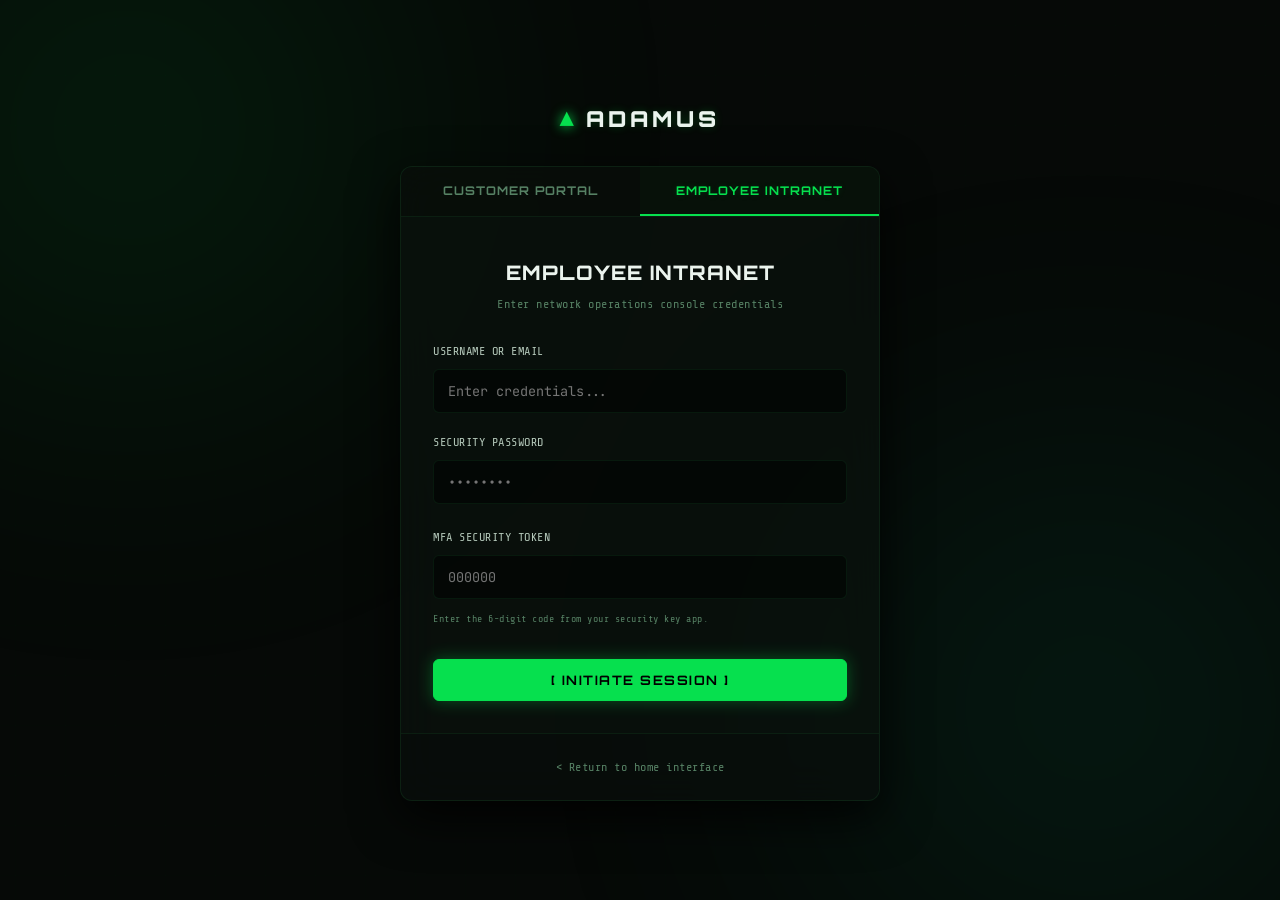
==== admin.html @ 11f9e92b "Deploy Employee Admin Dashboard, user registry management, and login lockout controls" ====
<!DOCTYPE html>
<html lang="en">
<head>
    <meta charset="UTF-8">
    <meta name="viewport" content="width=device-width, initial-scale=1.0">
    <title>ADAMUS - Control Center</title>
    <link rel="preconnect" href="https://fonts.googleapis.com">
    <link rel="preconnect" href="https://fonts.gstatic.com" crossorigin>
    <link href="https://fonts.googleapis.com/css2?family=Orbitron:wght@700;800;900&family=Share+Tech+Mono&family=JetBrains+Mono:wght@400;500;700&display=swap" rel="stylesheet">
    <link rel="stylesheet" href="style.css?v=1.7">
    <script>
        // Direct route guard to prevent unauthorised view
        if (localStorage.getItem('session_role') !== 'admin') {
            window.location.replace('login.html#employee');
        }
    </script>
</head>
<body class="login-body-layout">
    <!-- Abstract gradient backgrounds -->
    <div class="bg-glow bg-glow-primary"></div>
    <div class="bg-glow bg-glow-secondary"></div>

    <div class="container admin-dashboard-container">
        
        <!-- Header -->
        <header class="glass-panel admin-header">
            <div class="admin-title-group">
                <h1>ADAMUS CONTROL CENTER</h1>
                <p>SECURE NODE SEC_SYS_DSH_402 // OPERATOR: <span class="primary-text" id="admin-operator-name">admin</span></p>
            </div>
            <button class="admin-logout-btn" onclick="logoutSession()">TERMINATE SESSION</button>
        </header>

        <!-- Telemetry Indicators -->
        <div class="telemetry-row">
            <div class="glass-panel telemetry-card system-health">
                <span class="telemetry-label">SYSTEM HEALTH</span>
                <span class="telemetry-value">100.0%</span>
                <div class="telemetry-subtext">
                    <div class="pulse-indicator"></div> NODE STATUS ONLINE
                </div>
            </div>
            <div class="glass-panel telemetry-card total-users">
                <span class="telemetry-label">TOTAL LOGINS</span>
                <span class="telemetry-value" id="telemetry-total-users">0</span>
                <div class="telemetry-subtext">ACTIVE REGISTRY USER COUNT</div>
            </div>
            <div class="glass-panel telemetry-card">
                <span class="telemetry-label">CAMPAIGN AGENTS</span>
                <span class="telemetry-value">12 / 12</span>
                <div class="telemetry-subtext">AI OUTREACH DAEMONS ACTIVE</div>
            </div>
        </div>

        <!-- Dashboard Grid -->
        <div class="admin-grid">
            
            <!-- Left panel: User Creation Form -->
            <div class="glass-panel provision-form-box">
                <h2>
                    <svg style="width: 18px; height: 18px;" fill="none" stroke="currentColor" viewBox="0 0 24 24" xmlns="http://www.w3.org/2000/svg">
                        <path stroke-linecap="round" stroke-linejoin="round" stroke-width="2" d="M18 9v3m0 0v3m0-3h3m-3 0h-3m-2-5a4 4 0 11-8 0 4 4 0 018 0zM3 20a6 6 0 0112 0v1H3v-1z"></path>
                    </svg>
                    PROVISION NEW ACCESS KEY
                </h2>
                <form class="provision-form" id="create-user-form">
                    <div class="form-group">
                        <label class="form-label" for="new-username">Username</label>
                        <input class="input-field" type="text" id="new-username" required placeholder="e.g. prakash_campaigns" autocomplete="off">
                    </div>
                    <div class="form-group">
                        <label class="form-label" for="new-password">Access Password</label>
                        <input class="input-field" type="password" id="new-password" required placeholder="••••••••" autocomplete="off">
                    </div>
                    <div class="form-group">
                        <label class="form-label" for="new-role">System Role</label>
                        <select class="input-field" id="new-role" style="background: rgba(10, 15, 12, 0.95); color: #fff; cursor: pointer;">
                            <option value="Customer">Customer</option>
                            <option value="Employee">Employee (Intranet)</option>
                        </select>
                    </div>
                    <button type="submit" class="submit-btn" style="margin-top: 10px;">GENERATE USER SYSTEM KEY</button>
                </form>
            </div>

            <!-- Right panel: Access Control List -->
            <div class="glass-panel registry-panel">
                <h2>ACCESS CONTROL REGISTRY</h2>
                <div class="table-wrapper">
                    <table class="admin-table" id="registry-table">
                        <thead>
                            <tr>
                                <th>Username</th>
                                <th>Role</th>
                                <th>Password</th>
                                <th>Created</th>
                                <th>Status</th>
                                <th style="text-align: right;">Action</th>
                            </tr>
                        </thead>
                        <tbody id="registry-table-body">
                            <!-- Injected by JS -->
                        </tbody>
                    </table>
                </div>
            </div>

        </div>

    </div>

    <script>
        const defaultUsers = [
            { username: 'admin', role: 'Employee', created: '2026-07-15', status: 'Active', password: 'password123' },
            { username: 'prakash_editor', role: 'Employee', created: '2026-07-16', status: 'Active', password: 'pass_prakash' },
            { username: 'john_doe', role: 'Customer', created: '2026-07-17', status: 'Active', password: 'pass_john' }
        ];

        // Retrieve operator info
        const operatorName = localStorage.getItem('session_user') || 'admin';
        document.getElementById('admin-operator-name').innerText = operatorName;

        // Load users from localStorage or seed defaults
        function getUsers() {
            let users = localStorage.getItem('user_registry');
            if (!users) {
                localStorage.setItem('user_registry', JSON.stringify(defaultUsers));
                return defaultUsers;
            }
            try {
                return JSON.parse(users);
            } catch (e) {
                return defaultUsers;
            }
        }

        // Save users list to localStorage
        function saveUsers(users) {
            localStorage.setItem('user_registry', JSON.stringify(users));
        }

        // Render user table rows
        function renderTable() {
            const users = getUsers();
            const tbody = document.getElementById('registry-table-body');
            const totalCounter = document.getElementById('telemetry-total-users');
            
            tbody.innerHTML = '';
            totalCounter.innerText = users.length;

            users.forEach((user, index) => {
                const tr = document.createElement('tr');
                
                // Create role badge
                const roleBadgeClass = user.role === 'Employee' ? 'badge-admin' : 'badge-user';
                const roleText = user.role;

                // Disable delete button for the primary admin account
                const isPrimaryAdmin = user.username.toLowerCase() === 'admin';
                const deleteButtonAttr = isPrimaryAdmin ? 'disabled title="Cannot delete master admin account"' : `onclick="deleteUser(${index})"`;

                tr.innerHTML = `
                    <td style="font-family: var(--font-mono); font-weight: 500;">${escapeHtml(user.username)}</td>
                    <td><span class="badge ${roleBadgeClass}">${roleText}</span></td>
                    <td>
                        <div style="display: flex; align-items: center; gap: 8px;">
                            <span id="pwd-${index}" style="font-family: var(--font-mono); font-size: 12px; min-width: 80px; letter-spacing: 1px;">••••••••</span>
                            <button class="action-btn-eye" onclick="togglePassword(${index})" title="Toggle Password Visibility">
                                <svg style="width: 14px; height: 14px;" fill="none" stroke="currentColor" viewBox="0 0 24 24" xmlns="http://www.w3.org/2000/svg">
                                    <path stroke-linecap="round" stroke-linejoin="round" stroke-width="2" d="M15 12a3 3 0 11-6 0 3 3 0 016 0z"></path>
                                    <path stroke-linecap="round" stroke-linejoin="round" stroke-width="2" d="M2.458 12C3.732 7.943 7.523 5 12 5c4.478 0 8.268 2.943 9.542 7-1.274 4.057-5.064 7-9.542 7-4.477 0-8.268-2.943-9.542-7z"></path>
                                </svg>
                            </button>
                        </div>
                    </td>
                    <td style="font-family: var(--font-mono); font-size: 11px; color: var(--text-muted);">${user.created}</td>
                    <td><span class="badge badge-active">${user.status || 'Active'}</span></td>
                    <td style="text-align: right;">
                        <button class="action-btn-delete" ${deleteButtonAttr}>
                            <svg style="width: 16px; height: 16px;" fill="none" stroke="currentColor" viewBox="0 0 24 24" xmlns="http://www.w3.org/2000/svg">
                                <path stroke-linecap="round" stroke-linejoin="round" stroke-width="2" d="M19 7l-.867 12.142A2 2 0 0116.138 21H7.862a2 2 0 01-1.995-1.858L5 7m5 4v6m4-6v6m1-10V4a1 1 0 00-1-1h-4a1 1 0 00-1 1v3M4 7h16"></path>
                            </svg>
                        </button>
                    </td>
                `;
                tbody.appendChild(tr);
            });
        }

        // Toggle password visibility
        window.togglePassword = function(index) {
            const span = document.getElementById(`pwd-${index}`);
            const users = getUsers();
            const user = users[index];
            if (span.innerText === '••••••••') {
                span.innerText = user.password || 'password123';
            } else {
                span.innerText = '••••••••';
            }
        }

        // Handle user addition
        document.getElementById('create-user-form').addEventListener('submit', function(e) {
            e.preventDefault();
            const usernameInput = document.getElementById('new-username');
            const passwordInput = document.getElementById('new-password');
            const roleSelect = document.getElementById('new-role');

            const username = usernameInput.value.trim().toLowerCase();
            const password = passwordInput.value;
            const role = roleSelect.value;

            if (!username || !password) return;

            const users = getUsers();

            // Check uniqueness
            const exists = users.some(u => u.username.toLowerCase() === username);
            if (exists) {
                alert(`Error: A user with the username "${username}" already exists.`);
                return;
            }

            // Get current date formatted YYYY-MM-DD
            const today = new Date();
            const dateStr = today.toISOString().split('T')[0];

            // Add new user
            users.push({
                username: username,
                role: role,
                created: dateStr,
                status: 'Active',
                password: password
            });

            saveUsers(users);
            renderTable();

            // Clear inputs
            usernameInput.value = '';
            passwordInput.value = '';
        });

        // Delete user row
        window.deleteUser = function(index) {
            const users = getUsers();
            const userToDelete = users[index];
            
            if (userToDelete && userToDelete.username.toLowerCase() === 'admin') {
                alert("Master admin credentials cannot be removed.");
                return;
            }

            if (confirm(`Are you sure you want to remove access credentials for "${userToDelete.username}"?`)) {
                users.splice(index, 1);
                saveUsers(users);
                renderTable();
            }
        }

        // Escape HTML tags to prevent XSS
        function escapeHtml(str) {
            const div = document.createElement('div');
            div.innerText = str;
            return div.innerHTML;
        }

        // Terminate session
        window.logoutSession = function() {
            localStorage.removeItem('session_role');
            localStorage.removeItem('session_user');
            window.location.replace('login.html#employee');
        }

        // Initialize table on load
        renderTable();
    </script>
</body>
</html>
---- style.css ----
/* ----------------------------------------------------
   Project ADAMUS - SaaS Product Redesign Stylesheet
   Theme: Sci-Fi Cyber Green & Deep Obsidian Black
   ---------------------------------------------------- */

:root {
    /* Color Palette: Dark Green & Black Combo */
    --bg-dark: hsl(140, 24%, 3%);
    --bg-card: hsla(140, 24%, 6%, 0.65);
    --bg-card-hover: hsla(140, 24%, 10%, 0.8);
    --border-color: hsla(140, 60%, 25%, 0.2);
    --border-hover: hsla(140, 95%, 45%, 0.45);
    
    --text-main: hsl(140, 30%, 94%);
    --text-muted: hsl(140, 15%, 74%);
    --text-dark: hsl(140, 20%, 42%);

    /* Neon Green Highlights & Glows */
    --primary: hsl(140, 95%, 45%);        /* Matrix Green */
    --primary-glow: hsla(140, 95%, 45%, 0.15);
    --secondary: hsl(160, 90%, 40%);      /* Emerald Teal */
    --secondary-glow: hsla(160, 90%, 40%, 0.15);
    
    --cyan: hsl(140, 95%, 45%);           /* Aliased to green */
    --cyan-glow: hsla(140, 95%, 45%, 0.15);
    --purple: hsl(150, 100%, 42%);        /* Mint Green */
    --purple-glow: hsla(150, 100%, 42%, 0.15);
    --emerald: hsl(140, 95%, 45%);
    --emerald-glow: hsla(140, 95%, 45%, 0.15);
    
    --danger: hsl(0, 85%, 55%);           /* Alert red */
    --warning: hsl(45, 95%, 50%);         /* Warning gold */

    /* Heavy Tech Fonts */
    --font-head: 'Orbitron', sans-serif;
    --font-body: 'Share Tech Mono', monospace;
    --font-mono: 'JetBrains Mono', monospace;

    /* Transitions & FX */
    --transition: all 0.25s cubic-bezier(0.16, 1, 0.3, 1);
    --blur: blur(20px);
    --shadow: 0 16px 48px 0 rgba(0, 0, 0, 0.85);
}

/* Base Setup */
* {
    box-sizing: border-box;
    margin: 0;
    padding: 0;
}

html {
    scroll-behavior: smooth;
}

body {
    background-color: var(--bg-dark);
    color: var(--text-main);
    font-family: var(--font-body);
    line-height: 1.6;
    overflow-x: hidden;
    position: relative;
    letter-spacing: 0.5px;
}

/* Background Gradients & Matrix Grid Overlay */
.bg-glow {
    position: fixed;
    width: 60vw;
    height: 60vw;
    border-radius: 50%;
    pointer-events: none;
    z-index: 1;
    filter: blur(140px);
    opacity: 0.15;
}

.bg-glow-primary {
    top: -20vw;
    left: -20vw;
    background: radial-gradient(circle, var(--primary) 0%, transparent 70%);
}

.bg-glow-secondary {
    bottom: -15vw;
    right: -15vw;
    background: radial-gradient(circle, var(--secondary) 0%, transparent 70%);
}

.bg-grid-overlay {
    position: fixed;
    top: 0;
    left: 0;
    width: 100vw;
    height: 100vh;
    background-image: 
        linear-gradient(rgba(0, 255, 70, 0.007) 1px, transparent 1px),
        linear-gradient(90deg, rgba(0, 255, 70, 0.007) 1px, transparent 1px);
    background-size: 50px 50px;
    background-position: center;
    pointer-events: none;
    z-index: 2;
}

/* Utility Containers */
.app-wrapper {
    position: relative;
    z-index: 3;
}

.container {
    width: 100%;
    max-width: 1200px;
    margin: 0 auto;
    padding: 0 24px;
}

/* Glassmorphism Panel styles */
.glass-panel {
    background: var(--bg-card);
    backdrop-filter: var(--blur);
    -webkit-backdrop-filter: var(--blur);
    border: 1px solid var(--border-color);
    box-shadow: var(--shadow);
    border-radius: 12px;
    transition: var(--transition);
}

/* Navigation Navbar */
.navbar {
    height: 80px;
    border-bottom: 1px solid var(--border-color);
    background: hsla(140, 24%, 2%, 0.7);
    backdrop-filter: var(--blur);
    position: sticky;
    top: 0;
    z-index: 100;
}

.nav-container {
    height: 100%;
    display: flex;
    align-items: center;
    justify-content: space-between;
    max-width: 1200px;
    margin: 0 auto;
    padding: 0 24px;
}

.brand-logo {
    display: flex;
    align-items: center;
    gap: 12px;
    text-decoration: none;
}

.logo-mark {
    font-size: 24px;
    color: var(--primary);
    text-shadow: 0 0 12px var(--primary);
    animation: rotateMark 8s infinite linear;
}

.logo-name {
    font-family: var(--font-head);
    font-size: 22px;
    font-weight: 900;
    letter-spacing: 4px;
    color: var(--text-main);
    text-shadow: 0 0 8px rgba(0, 255, 70, 0.2);
}

.nav-links {
    display: flex;
    align-items: center;
    gap: 32px;
}

.nav-links a {
    color: var(--text-muted);
    text-decoration: none;
    font-size: 14px;
    font-weight: 500;
    transition: var(--transition);
    text-transform: uppercase;
    letter-spacing: 1px;
}

.nav-links a:hover {
    color: var(--primary);
    text-shadow: 0 0 8px var(--primary-glow);
}

.git-link {
    color: var(--secondary) !important;
}

/* Buttons styling with heavy tech borders */
.btn {
    padding: 12px 28px;
    border-radius: 6px;
    font-family: var(--font-head);
    font-size: 13px;
    font-weight: 700;
    text-transform: uppercase;
    letter-spacing: 1.5px;
    text-decoration: none;
    cursor: pointer;
    transition: var(--transition);
    display: inline-flex;
    align-items: center;
    justify-content: center;
}

.btn-nav {
    background: transparent;
    border: 1px solid var(--border-color);
    color: var(--text-main);
}

.btn-nav:hover {
    background: var(--primary-glow);
    border-color: var(--primary);
    color: var(--primary);
    box-shadow: 0 0 12px var(--primary-glow);
}

.btn-primary {
    background: var(--primary);
    color: #000;
    border: 1px solid var(--primary);
}

.btn-primary:hover {
    background: transparent;
    color: var(--primary);
    transform: translateY(-2px);
    box-shadow: 0 0 20px var(--primary-glow);
}

.btn-glow {
    position: relative;
}

.btn-glow::after {
    content: '';
    position: absolute;
    top: -2px;
    left: -2px;
    right: -2px;
    bottom: -2px;
    border-radius: 6px;
    background: var(--primary);
    filter: blur(8px);
    opacity: 0.3;
    z-index: -1;
    transition: var(--transition);
}

.btn-glow:hover::after {
    opacity: 0.6;
    filter: blur(12px);
}

.btn-secondary {
    background: rgba(0, 0, 0, 0.4);
    border: 1px solid var(--border-color);
    color: var(--text-muted);
}

.btn-secondary:hover {
    background: rgba(0, 255, 70, 0.05);
    border-color: var(--primary);
    color: var(--text-main);
}

/* Hero Section */
.hero-section {
    padding: 120px 0 70px 0;
    text-align: center;
}

.hero-container {
    display: flex;
    flex-direction: column;
    align-items: center;
    max-width: 950px;
}

.announcement-badge {
    background: rgba(0, 255, 70, 0.03);
    border: 1px solid var(--border-color);
    padding: 6px 18px;
    border-radius: 4px;
    display: flex;
    align-items: center;
    gap: 10px;
    margin-bottom: 32px;
}

.badge-dot {
    width: 6px;
    height: 6px;
    border-radius: 50%;
}

.badge-dot.pulse-blue {
    background-color: var(--primary);
    box-shadow: 0 0 10px var(--primary);
    animation: greenPulse 2.5s infinite ease-in-out;
}

.badge-text {
    font-size: 11px;
    font-weight: 700;
    color: var(--primary);
    text-transform: uppercase;
    letter-spacing: 2px;
}

.hero-title {
    font-family: var(--font-head);
    font-size: 52px;
    font-weight: 900;
    line-height: 1.15;
    letter-spacing: -0.5px;
    margin-bottom: 28px;
    text-transform: uppercase;
}

.gradient-text {
    background: linear-gradient(135deg, var(--text-main) 30%, var(--primary));
    -webkit-background-clip: text;
    background-clip: text;
    -webkit-text-fill-color: transparent;
    text-shadow: 0 0 20px rgba(0, 255, 70, 0.1);
}

.hero-subtitle {
    font-size: 16px;
    color: var(--text-muted);
    max-width: 760px;
    margin-bottom: 44px;
    font-weight: 400;
}

.hero-actions {
    display: flex;
    gap: 20px;
    justify-content: center;
}

/* Section Header Utility */
.section-header {
    text-align: center;
    margin-bottom: 60px;
}

.section-tag {
    font-family: var(--font-mono);
    color: var(--primary);
    font-size: 12px;
    font-weight: 700;
    text-transform: uppercase;
    letter-spacing: 3px;
    display: block;
    margin-bottom: 12px;
}

.section-header h2 {
    font-family: var(--font-head);
    font-size: 32px;
    font-weight: 800;
    text-transform: uppercase;
    letter-spacing: 1px;
    margin-bottom: 18px;
}

.section-description {
    font-size: 14px;
    color: var(--text-muted);
    max-width: 600px;
    margin: 0 auto;
}

/* Demo Section Layout */
.demo-section {
    padding: 70px 0;
}

.showcase-card {
    display: grid;
    grid-template-columns: 340px 1fr;
    height: 520px;
    overflow: hidden;
    border-radius: 12px;
}

/* Showcase Sidebar */
.showcase-sidebar {
    border-right: 1px solid var(--border-color);
    padding: 32px;
    display: flex;
    flex-direction: column;
    background: rgba(0, 0, 0, 0.4);
}

.showcase-sidebar h3 {
    font-family: var(--font-head);
    font-size: 12px;
    color: var(--text-dark);
    text-transform: uppercase;
    letter-spacing: 2px;
    margin-bottom: 28px;
}

.pipeline-list {
    display: flex;
    flex-direction: column;
    gap: 14px;
}

.pipeline-btn {
    background: transparent;
    border: 1px solid transparent;
    border-radius: 6px;
    padding: 16px;
    cursor: pointer;
    text-align: left;
    display: flex;
    gap: 16px;
    align-items: center;
    transition: var(--transition);
}

.pipeline-btn:hover {
    background: rgba(0, 255, 70, 0.03);
    border-color: rgba(0, 255, 70, 0.1);
}

.pipeline-btn.active {
    background: rgba(0, 255, 70, 0.05);
    border-color: var(--primary);
}

.pipeline-btn .num {
    font-family: var(--font-mono);
    font-size: 14px;
    color: var(--text-dark);
    font-weight: 700;
    transition: var(--transition);
}

.pipeline-btn.active .num {
    color: var(--primary);
    text-shadow: 0 0 6px var(--primary);
}

.pipeline-btn .btn-info {
    display: flex;
    flex-direction: column;
}

.pipeline-btn .title {
    font-family: var(--font-head);
    font-size: 13px;
    font-weight: 700;
    color: var(--text-muted);
    text-transform: uppercase;
    letter-spacing: 0.5px;
    transition: var(--transition);
}

.pipeline-btn.active .title {
    color: var(--primary);
}

.pipeline-btn .desc {
    font-size: 11px;
    color: var(--text-dark);
    margin-top: 4px;
}

/* Showcase Console/Simulator Display */
.showcase-content {
    display: flex;
    flex-direction: column;
    background: rgba(0, 0, 0, 0.85);
}

.console-header {
    border-bottom: 1px solid var(--border-color);
    padding: 18px 24px;
    display: flex;
    align-items: center;
    justify-content: space-between;
    background: rgba(0, 0, 0, 0.2);
}

.console-controls {
    display: flex;
    gap: 8px;
}

.control-dot {
    width: 8px;
    height: 8px;
    border-radius: 50%;
}

.control-dot.dot-red { background: var(--text-dark); }
.control-dot.dot-yellow { background: var(--text-dark); }
.control-dot.dot-green { background: var(--primary); }

.console-title {
    font-family: var(--font-mono);
    font-size: 12px;
    color: var(--text-muted);
}

.console-status {
    font-family: var(--font-mono);
    font-size: 10px;
    color: var(--primary);
    letter-spacing: 1.5px;
    text-shadow: 0 0 6px var(--primary);
}

.console-body {
    padding: 28px;
    font-family: var(--font-mono);
    font-size: 13px;
    line-height: 1.8;
    overflow-y: auto;
    flex-grow: 1;
    display: flex;
    flex-direction: column;
    gap: 8px;
    color: var(--text-muted);
}

.console-line {
    white-space: pre-wrap;
}

.console-line.success { color: var(--primary); text-shadow: 0 0 4px var(--primary-glow); }
.console-line.warn { color: var(--warning); }
.console-line.info { color: var(--text-muted); }
.console-line .hl { color: var(--primary); font-weight: 700; }

.loading-bar-wrapper {
    width: 250px;
    height: 4px;
    background: rgba(0, 255, 70, 0.05);
    border: 1px solid rgba(0, 255, 70, 0.1);
    border-radius: 2px;
    overflow: hidden;
    margin: 8px 0;
}

.loading-bar-fill {
    width: 0%;
    height: 100%;
    background: var(--primary);
    box-shadow: 0 0 6px var(--primary);
    animation: fillProgress 2s forwards ease-in-out;
}

/* Features Section */
.features-section {
    padding: 90px 0;
}

.features-grid {
    display: grid;
    grid-template-columns: repeat(auto-fit, minmax(320px, 1fr));
    gap: 24px;
}

.feature-card {
    padding: 36px;
    border-radius: 12px;
    transition: var(--transition);
}

.feature-card:hover {
    transform: translateY(-6px);
    border-color: var(--primary);
    box-shadow: 0 0 20px var(--primary-glow);
}

.feature-icon {
    width: 48px;
    height: 48px;
    border-radius: 6px;
    display: flex;
    align-items: center;
    justify-content: center;
    margin-bottom: 28px;
    background: var(--primary-glow);
    color: var(--primary);
    border: 1px solid rgba(0, 255, 70, 0.2);
}

.feature-icon svg {
    width: 22px;
    height: 22px;
    filter: drop-shadow(0 0 4px var(--primary));
}

.feature-card h3 {
    font-family: var(--font-head);
    font-size: 16px;
    font-weight: 800;
    margin-bottom: 14px;
    text-transform: uppercase;
    letter-spacing: 1px;
}

.feature-card p {
    font-size: 13.5px;
    color: var(--text-muted);
}

/* Pricing Section */
.pricing-section {
    padding: 90px 0 110px 0;
}

.pricing-calculator-card {
    display: grid;
    grid-template-columns: 1fr 400px;
    overflow: hidden;
    max-width: 960px;
    margin: 0 auto;
    border-radius: 12px;
}

.calc-inputs {
    padding: 44px;
    display: flex;
    flex-direction: column;
    gap: 36px;
    background: rgba(0, 0, 0, 0.2);
}

.calc-inputs h3 {
    font-family: var(--font-head);
    font-size: 16px;
    font-weight: 800;
    text-transform: uppercase;
    letter-spacing: 2px;
    border-bottom: 1px solid var(--border-color);
    padding-bottom: 18px;
}

.range-group {
    display: flex;
    flex-direction: column;
    gap: 20px;
}

.range-group label {
    font-size: 14px;
    color: var(--text-muted);
}

/* Pricing range slider customization */
.range-group input[type="range"] {
    appearance: none;
    width: 100%;
    height: 4px;
    border-radius: 2px;
    background: rgba(0, 255, 70, 0.1);
    outline: none;
}

.range-group input[type="range"]::-webkit-slider-thumb {
    appearance: none;
    width: 18px;
    height: 18px;
    border-radius: 50%;
    background: var(--primary);
    cursor: pointer;
    box-shadow: 0 0 10px var(--primary);
    transition: var(--transition);
}

.range-group input[type="range"]::-webkit-slider-thumb:hover {
    transform: scale(1.25);
    box-shadow: 0 0 15px var(--primary);
}

.slider-labels {
    display: flex;
    justify-content: space-between;
}

.requests-count {
    font-family: var(--font-mono);
    font-size: 16px;
    font-weight: 700;
    color: var(--primary);
    text-shadow: 0 0 6px var(--primary-glow);
}

/* Calculator Pricing Results card */
.calc-results {
    background: rgba(0, 0, 0, 0.5);
    border-left: 1px solid var(--border-color);
    padding: 44px;
    display: flex;
    flex-direction: column;
    align-items: center;
    justify-content: center;
    text-align: center;
}

.plan-badge {
    background: var(--primary-glow);
    border: 1px solid var(--primary);
    color: var(--primary);
    font-family: var(--font-head);
    font-size: 11px;
    text-transform: uppercase;
    letter-spacing: 1.5px;
    padding: 6px 16px;
    border-radius: 4px;
    margin-bottom: 20px;
    text-shadow: 0 0 6px var(--primary-glow);
}

.price-row {
    display: flex;
    align-items: baseline;
    margin-bottom: 28px;
}

.price-row .currency {
    font-size: 22px;
    color: var(--text-muted);
    margin-right: 6px;
}

.price-row .price-amount {
    font-family: var(--font-head);
    font-size: 58px;
    font-weight: 900;
    line-height: 1;
    color: var(--primary);
    text-shadow: 0 0 12px var(--primary-glow);
}

.price-row .period {
    font-size: 14px;
    color: var(--text-dark);
    margin-left: 6px;
}

.plan-features {
    list-style: none;
    width: 100%;
    display: flex;
    flex-direction: column;
    gap: 14px;
    margin-bottom: 36px;
    text-align: left;
    font-size: 13.5px;
    color: var(--text-muted);
}

.plan-features li {
    display: flex;
    align-items: center;
    gap: 10px;
}

.plan-features li::before {
    content: '>';
    color: var(--primary);
    font-family: var(--font-mono);
    font-weight: 700;
    margin-right: 4px;
}

/* Footer styling */
.footer {
    border-top: 1px solid var(--border-color);
    background: rgba(0, 0, 0, 0.7);
    padding: 54px 0 36px 0;
}

.footer-container {
    display: flex;
    flex-direction: column;
    gap: 36px;
}

.footer-brand {
    display: flex;
    flex-direction: column;
    gap: 12px;
}

.footer-desc {
    font-size: 13px;
    color: var(--text-dark);
    max-width: 320px;
}

.footer-bottom {
    display: flex;
    justify-content: space-between;
    align-items: center;
    border-top: 1px solid var(--border-color);
    padding-top: 24px;
    font-size: 12px;
    color: var(--text-dark);
}

.footer-bottom .version {
    font-family: var(--font-mono);
}

/* Animations */
@keyframes greenPulse {
    0%, 100% { box-shadow: 0 0 6px var(--primary); }
    50% { box-shadow: 0 0 18px var(--primary); }
}

@keyframes fillProgress {
    to { width: 100%; }
}

@keyframes rotateMark {
    from { transform: rotate(0deg); }
    to { transform: rotate(360deg); }
}

/* Scrollbar Customization */
::-webkit-scrollbar {
    width: 6px;
    height: 6px;
}

::-webkit-scrollbar-track {
    background: rgba(0, 0, 0, 0.3);
}

::-webkit-scrollbar-thumb {
    background: rgba(0, 255, 70, 0.15);
    border-radius: 3px;
}

::-webkit-scrollbar-thumb:hover {
    background: rgba(0, 255, 70, 0.35);
}

/* Responsive adjustments */
/* Mobile navigation toggle & drawer elements */
.mobile-nav-toggle {
    display: none;
    background: transparent;
    border: none;
    cursor: pointer;
    flex-direction: column;
    gap: 6px;
    padding: 8px;
    z-index: 1010;
}

.mobile-nav-toggle .bar {
    width: 24px;
    height: 2px;
    background-color: var(--text-main);
    transition: var(--transition);
}

.mobile-nav-toggle.active .bar:nth-child(1) {
    transform: translateY(8px) rotate(45deg);
    background-color: var(--primary);
}

.mobile-nav-toggle.active .bar:nth-child(2) {
    opacity: 0;
}

.mobile-nav-toggle.active .bar:nth-child(3) {
    transform: translateY(-8px) rotate(-45deg);
    background-color: var(--primary);
}

.mobile-nav-drawer {
    display: none;
}

.mobile-nav-links {
    display: flex;
    flex-direction: column;
    align-items: center;
    gap: 24px;
    width: 100%;
    padding: 40px;
    text-align: center;
}

.mobile-nav-links a {
    font-family: var(--font-head);
    font-size: 20px;
    font-weight: 700;
    color: var(--text-muted);
    text-decoration: none;
    text-transform: uppercase;
    letter-spacing: 2px;
    transition: var(--transition);
}

.mobile-nav-links a:hover {
    color: var(--primary);
    text-shadow: 0 0 10px var(--primary-glow);
}

.drawer-divider {
    width: 60px;
    height: 1px;
    background-color: var(--border-color);
    margin: 12px 0;
}

.drawer-login-link {
    font-size: 16px !important;
    color: var(--text-dark) !important;
}

.drawer-login-link:hover {
    color: var(--primary) !important;
}

/* Responsive adjustments */
@media (max-width: 960px) {
    .hero-title {
        font-size: 40px;
    }
    
    .showcase-card {
        grid-template-columns: 1fr;
        height: auto;
    }
    
    .showcase-sidebar {
        border-right: none;
        border-bottom: 1px solid var(--border-color);
        padding: 24px 16px;
    }
    
    .pipeline-list {
        flex-direction: row;
        overflow-x: auto;
        padding-bottom: 8px;
        gap: 10px;
    }
    
    .pipeline-btn {
        white-space: nowrap;
        padding: 12px;
    }
    
    .showcase-content .console-body {
        padding: 20px 16px;
    }
    
    .pricing-calculator-card {
        grid-template-columns: 1fr;
    }
    
    .calc-inputs {
        padding: 24px;
    }
    
    .calc-results {
        border-left: none;
        border-top: 1px solid var(--border-color);
        padding: 24px;
    }
}

@media (max-width: 768px) {
    .navbar {
        height: auto;
        padding: 16px 0;
    }
    
    .nav-links {
        display: none;
    }
    
    .nav-actions {
        display: none;
    }
    
    .mobile-nav-toggle {
        display: flex;
    }
    
    .mobile-nav-drawer {
        display: flex;
        position: fixed;
        top: 0;
        left: 0;
        width: 100%;
        height: 100vh;
        background: hsla(140, 24%, 3%, 0.98);
        backdrop-filter: var(--blur);
        -webkit-backdrop-filter: var(--blur);
        z-index: 1000;
        align-items: center;
        justify-content: center;
        transform: translateY(-100%);
        transition: transform 0.4s cubic-bezier(0.16, 1, 0.3, 1);
        border-bottom: 1px solid var(--border-color);
    }
    
    .mobile-nav-drawer.active {
        transform: translateY(0);
    }
    
    .hero-section {
        padding: 60px 0 30px 0;
    }
    
    .hero-title {
        font-size: 32px;
    }
    
    .hero-subtitle {
        font-size: 14px;
        margin-bottom: 30px;
    }
    
    .footer-bottom {
        flex-direction: column;
        gap: 12px;
        align-items: flex-start;
    }
}

@media (max-width: 480px) {
    .hero-title {
        font-size: 26px;
    }
    
    .hero-actions {
        flex-direction: column;
        gap: 12px;
        width: 100%;
    }
    
    .hero-actions .btn {
        width: 100%;
    }
    
    .features-grid {
        grid-template-columns: 1fr;
    }
    
    .login-body-layout {
        padding: 16px;
    }
    
    .login-form-container {
        padding: 24px 20px;
        gap: 20px;
    }
    
    .login-wrapper {
        gap: 16px;
    }
    
    .portal-header h2 {
        font-size: 18px;
    }
    
    .auth-terminal-box {
        height: 200px;
    }
    
    .auth-terminal-body {
        padding: 12px;
        font-size: 11px;
    }
}

/* Header Cover Banner Styles */
.header-cover-banner {
    margin-top: 32px;
    margin-bottom: -40px; /* pull the hero closer */
    position: relative;
    z-index: 5;
}

.cover-image-wrapper {
    width: 100%;
    height: 240px;
    position: relative;
    overflow: hidden;
    border-radius: 8px;
    border: 1px solid var(--border-color);
    box-shadow: 0 8px 30px rgba(0, 255, 70, 0.05);
}

.cover-image-wrapper:hover {
    border-color: var(--primary);
    box-shadow: 0 0 20px var(--primary-glow);
}

.cover-image {
    position: absolute;
    top: 0;
    left: 0;
    width: 100%;
    height: 100%;
    object-fit: cover;
    object-position: center;
    opacity: 0;
    transform: scale(1.05) translate(0px, 0px);
    transition: opacity 1.8s ease-in-out, transform 10s ease-in-out;
}


.cover-image.active {
    opacity: 0.85;
    transform: scale(1) translate(0px, 0px);
}

.cover-image-wrapper:hover .cover-image.active {
    opacity: 1;
    transform: scale(1.03) translate(0px, -5px);
}

.cover-overlay {
    position: absolute;
    top: 0;
    left: 0;
    right: 0;
    bottom: 0;
    background: 
        linear-gradient(to right, var(--bg-dark) 0%, transparent 15%, transparent 85%, var(--bg-dark) 100%),
        linear-gradient(to bottom, transparent 60%, var(--bg-dark) 100%);
    pointer-events: none;
}

@media (max-width: 768px) {
    .header-cover-banner {
        margin-top: 20px;
        margin-bottom: -20px;
    }
    
    .cover-image-wrapper {
        height: 140px;
    }
}

/* Pricing Spokesperson Box Styles */
.calc-spokesperson-box {
    margin-top: 24px;
    height: 220px;
    position: relative;
    overflow: hidden;
    border-radius: 6px;
    border: 1px solid var(--border-color);
    box-shadow: 0 8px 24px rgba(0, 0, 0, 0.5);
    transition: var(--transition);
}

.calc-spokesperson-box:hover {
    border-color: var(--primary);
    box-shadow: 0 0 16px var(--primary-glow);
}

.calc-spokesperson-img {
    width: 100%;
    height: 100%;
    object-fit: cover;
    object-position: top center;
    transition: var(--transition);
}

/* Navbar Login Action links & Divider */
.nav-login-link {
    font-family: var(--font-head);
    font-size: 11px;
    font-weight: 700;
    text-transform: uppercase;
    color: var(--text-muted);
    text-decoration: none;
    letter-spacing: 1px;
    transition: var(--transition);
}

.nav-login-link:hover {
    color: var(--primary);
    text-shadow: 0 0 6px var(--primary-glow);
}

.nav-divider {
    color: var(--border-color);
    font-size: 14px;
    margin: 0 4px;
}

/* Login Page Layout & Theme */
.login-body-layout {
    display: flex;
    align-items: center;
    justify-content: center;
    min-height: 100vh;
    padding: 24px;
}

.login-wrapper {
    width: 100%;
    max-width: 480px;
    display: flex;
    flex-direction: column;
    gap: 28px;
    position: relative;
    z-index: 10;
}

.login-brand {
    display: flex;
    align-items: center;
    justify-content: center;
    gap: 12px;
    text-decoration: none;
}

.login-card {
    width: 100%;
    overflow: hidden;
}

.login-tabs {
    display: grid;
    grid-template-columns: 1fr 1fr;
    border-bottom: 1px solid var(--border-color);
    background: rgba(0, 0, 0, 0.2);
}

.login-tab-btn {
    background: transparent;
    border: none;
    border-bottom: 2px solid transparent;
    padding: 16px;
    color: var(--text-dark);
    font-family: var(--font-head);
    font-size: 12px;
    font-weight: 700;
    text-transform: uppercase;
    letter-spacing: 1px;
    cursor: pointer;
    transition: var(--transition);
}

.login-tab-btn:hover {
    color: var(--text-muted);
}

.login-tab-btn.active {
    color: var(--primary);
    border-color: var(--primary);
    background: rgba(0, 255, 70, 0.02);
    text-shadow: 0 0 6px var(--primary-glow);
}

.login-form-container {
    padding: 40px 32px 32px 32px;
    display: flex;
    flex-direction: column;
    gap: 28px;
}

.portal-header {
    text-align: center;
}

.portal-header h2 {
    font-family: var(--font-head);
    font-size: 20px;
    font-weight: 800;
    text-transform: uppercase;
    color: var(--text-main);
    letter-spacing: 1px;
}

.portal-header p {
    font-size: 12px;
    color: var(--text-dark);
    margin-top: 6px;
}

.auth-form {
    display: flex;
    flex-direction: column;
    gap: 20px;
}

.input-group {
    display: flex;
    flex-direction: column;
    gap: 8px;
}

.input-group label {
    font-size: 12px;
    color: var(--text-muted);
    text-transform: uppercase;
    letter-spacing: 0.5px;
}

.input-group input {
    background: rgba(0, 0, 0, 0.5);
    border: 1px solid var(--border-color);
    border-radius: 6px;
    padding: 12px 14px;
    color: var(--text-main);
    font-family: var(--font-mono);
    font-size: 13.5px;
    outline: none;
    transition: var(--transition);
}

.input-group input:focus {
    border-color: var(--primary);
    box-shadow: 0 0 10px var(--primary-glow);
}

.input-tip {
    font-size: 10px;
    color: var(--text-dark);
    margin-top: 4px;
}

/* Slide animation for MFA */
.slide-input-group {
    max-height: 0;
    opacity: 0;
    overflow: hidden;
    margin-top: 0;
    margin-bottom: 0;
    transition: max-height 0.4s cubic-bezier(0.16, 1, 0.3, 1), opacity 0.3s ease, margin 0.3s ease;
}

.slide-input-group.active {
    max-height: 120px;
    opacity: 1;
    margin-top: 4px;
    margin-bottom: 4px;
}

.btn-submit {
    width: 100%;
    margin-top: 8px;
}

.login-card-footer {
    border-top: 1px solid var(--border-color);
    padding: 20px 32px;
    background: rgba(0, 0, 0, 0.15);
    text-align: center;
}

.back-home-link {
    font-size: 12px;
    color: var(--text-dark);
    text-decoration: none;
    transition: var(--transition);
}

.back-home-link:hover {
    color: var(--primary);
}

/* Simulated terminal during loading screen */
.auth-terminal-box {
    display: none;
    background: rgba(0, 0, 0, 0.9);
    border: 1px solid var(--border-color);
    border-radius: 6px;
    overflow: hidden;
    height: 240px;
    box-shadow: 0 4px 16px rgba(0, 0, 0, 0.5);
    animation: tabFadeIn 0.3s ease-out forwards;
}

.auth-terminal-box.active {
    display: flex;
    flex-direction: column;
}

.auth-terminal-body {
    padding: 16px;
    font-family: var(--font-mono);
    font-size: 12px;
    line-height: 1.6;
    overflow-y: auto;
    flex-grow: 1;
    display: flex;
    flex-direction: column;
    gap: 6px;
    color: var(--text-muted);
}

/* ==========================================
   Admin Dashboard Layout
   ========================================== */

.admin-dashboard-container {
    padding-top: 100px;
    padding-bottom: 60px;
    min-height: 100vh;
    display: flex;
    flex-direction: column;
    gap: 24px;
}

.admin-header {
    display: flex;
    justify-content: space-between;
    align-items: center;
    padding: 16px 24px;
    margin-bottom: 12px;
}

.admin-title-group h1 {
    font-family: var(--font-display);
    font-size: 24px;
    font-weight: 800;
    letter-spacing: 1px;
    color: var(--primary);
    text-shadow: 0 0 10px var(--primary-glow);
}

.admin-title-group p {
    font-family: var(--font-mono);
    font-size: 11px;
    color: var(--text-muted);
}

.admin-logout-btn {
    font-family: var(--font-mono);
    font-size: 12px;
    padding: 8px 16px;
    background: rgba(255, 70, 70, 0.05);
    border: 1px solid rgba(255, 70, 70, 0.3);
    color: #ff5555;
    border-radius: 4px;
    cursor: pointer;
    transition: all 0.3s ease;
}

.admin-logout-btn:hover {
    background: rgba(255, 70, 70, 0.15);
    border-color: #ff5555;
    box-shadow: 0 0 10px rgba(255, 70, 70, 0.2);
}

/* Telemetry Widgets */
.telemetry-row {
    display: grid;
    grid-template-columns: repeat(auto-fit, minmax(220px, 1fr));
    gap: 16px;
}

.telemetry-card {
    padding: 20px;
    display: flex;
    flex-direction: column;
    gap: 8px;
    position: relative;
    overflow: hidden;
}

.telemetry-card::before {
    content: '';
    position: absolute;
    top: 0;
    left: 0;
    width: 2px;
    height: 100%;
    background: var(--primary);
}

.telemetry-card.system-health::before {
    background: #00ff66;
}

.telemetry-card.total-users::before {
    background: var(--secondary);
}

.telemetry-label {
    font-family: var(--font-mono);
    font-size: 11px;
    text-transform: uppercase;
    color: var(--text-muted);
    letter-spacing: 1px;
}

.telemetry-value {
    font-family: var(--font-display);
    font-size: 28px;
    font-weight: 800;
    color: var(--text-light);
}

.telemetry-subtext {
    font-family: var(--font-mono);
    font-size: 10px;
    color: var(--text-muted);
    display: flex;
    align-items: center;
    gap: 6px;
}

.pulse-indicator {
    width: 6px;
    height: 6px;
    border-radius: 50%;
    background: #00ff66;
    box-shadow: 0 0 6px #00ff66;
    animation: alert-pulse 1.5s infinite alternate;
}

/* Grid Layout */
.admin-grid {
    display: grid;
    grid-template-columns: 350px 1fr;
    gap: 24px;
    align-items: start;
}

/* Form Panel */
.provision-form-box {
    padding: 24px;
}

.provision-form-box h2 {
    font-family: var(--font-display);
    font-size: 16px;
    font-weight: 700;
    color: var(--text-light);
    margin-bottom: 20px;
    display: flex;
    align-items: center;
    gap: 8px;
    border-bottom: 1px solid var(--border-color);
    padding-bottom: 10px;
}

.provision-form {
    display: flex;
    flex-direction: column;
    gap: 16px;
}

/* User Table */
.registry-panel {
    padding: 24px;
    min-height: 400px;
}

.registry-panel h2 {
    font-family: var(--font-display);
    font-size: 16px;
    font-weight: 700;
    color: var(--text-light);
    margin-bottom: 20px;
    border-bottom: 1px solid var(--border-color);
    padding-bottom: 10px;
}

.table-wrapper {
    overflow-x: auto;
    width: 100%;
}

.admin-table {
    width: 100%;
    border-collapse: collapse;
    font-size: 13px;
    text-align: left;
}

.admin-table th {
    font-family: var(--font-mono);
    font-size: 11px;
    text-transform: uppercase;
    color: var(--text-muted);
    padding: 12px 16px;
    border-bottom: 1px solid var(--border-color);
    letter-spacing: 0.5px;
}

.admin-table td {
    padding: 14px 16px;
    border-bottom: 1px solid rgba(255, 255, 255, 0.03);
    vertical-align: middle;
    color: var(--text-light);
}

.admin-table tbody tr {
    transition: background 0.2s ease;
}

.admin-table tbody tr:hover {
    background: rgba(255, 255, 255, 0.02);
}

/* Badges */
.badge {
    font-family: var(--font-mono);
    font-size: 10px;
    padding: 2px 8px;
    border-radius: 4px;
    font-weight: 500;
    display: inline-block;
}

.badge-active {
    background: rgba(0, 255, 102, 0.1);
    border: 1px solid rgba(0, 255, 102, 0.2);
    color: #00ff66;
}

.badge-inactive {
    background: rgba(255, 70, 70, 0.1);
    border: 1px solid rgba(255, 70, 70, 0.2);
    color: #ff5555;
}

.badge-admin {
    background: rgba(0, 140, 255, 0.1);
    border: 1px solid rgba(0, 140, 255, 0.2);
    color: #008cff;
}

.badge-user {
    background: rgba(0, 255, 70, 0.1);
    border: 1px solid rgba(0, 255, 70, 0.2);
    color: var(--primary);
}

/* Action buttons in Table */
.action-btn-delete {
    background: none;
    border: none;
    cursor: pointer;
    color: var(--text-muted);
    padding: 4px;
    border-radius: 4px;
    transition: all 0.2s ease;
    display: flex;
    align-items: center;
    justify-content: center;
}

.action-btn-delete:hover:not(:disabled) {
    color: #ff5555;
    background: rgba(255, 70, 70, 0.1);
}

.action-btn-delete:disabled {
    opacity: 0.2;
    cursor: not-allowed;
}

.action-btn-eye {
    background: none;
    border: none;
    cursor: pointer;
    color: var(--text-muted);
    padding: 4px;
    border-radius: 4px;
    transition: all 0.2s ease;
    display: flex;
    align-items: center;
    justify-content: center;
}

.action-btn-eye:hover {
    color: var(--primary);
    background: rgba(0, 255, 70, 0.1);
}

/* Responsive Breakpoints */
@media (max-width: 960px) {
    .admin-grid {
        grid-template-columns: 1fr;
    }
}

/* Lockdown Active State Override */
body.lockdown-active {
    --primary: #ff3333;
    --primary-glow: rgba(255, 51, 51, 0.2);
    --secondary: #ff5555;
    --secondary-glow: rgba(255, 85, 85, 0.2);
    transition: background 0.8s ease, border-color 0.8s ease, box-shadow 0.8s ease;
}

body.lockdown-active .submit-btn {
    background: linear-gradient(135deg, #ff3333 0%, #b30000 100%);
    box-shadow: 0 0 15px rgba(255, 51, 51, 0.35);
    border-color: rgba(255, 51, 51, 0.5);
    color: #fff;
}

body.lockdown-active .glass-panel {
    border-color: rgba(255, 51, 51, 0.15);
    box-shadow: 0 8px 32px rgba(255, 51, 51, 0.05);
    transition: all 0.8s ease;
}

body.lockdown-active .console-box {
    border-color: rgba(255, 51, 51, 0.3);
    box-shadow: 0 0 20px rgba(255, 51, 51, 0.1);
    transition: all 0.8s ease;
}
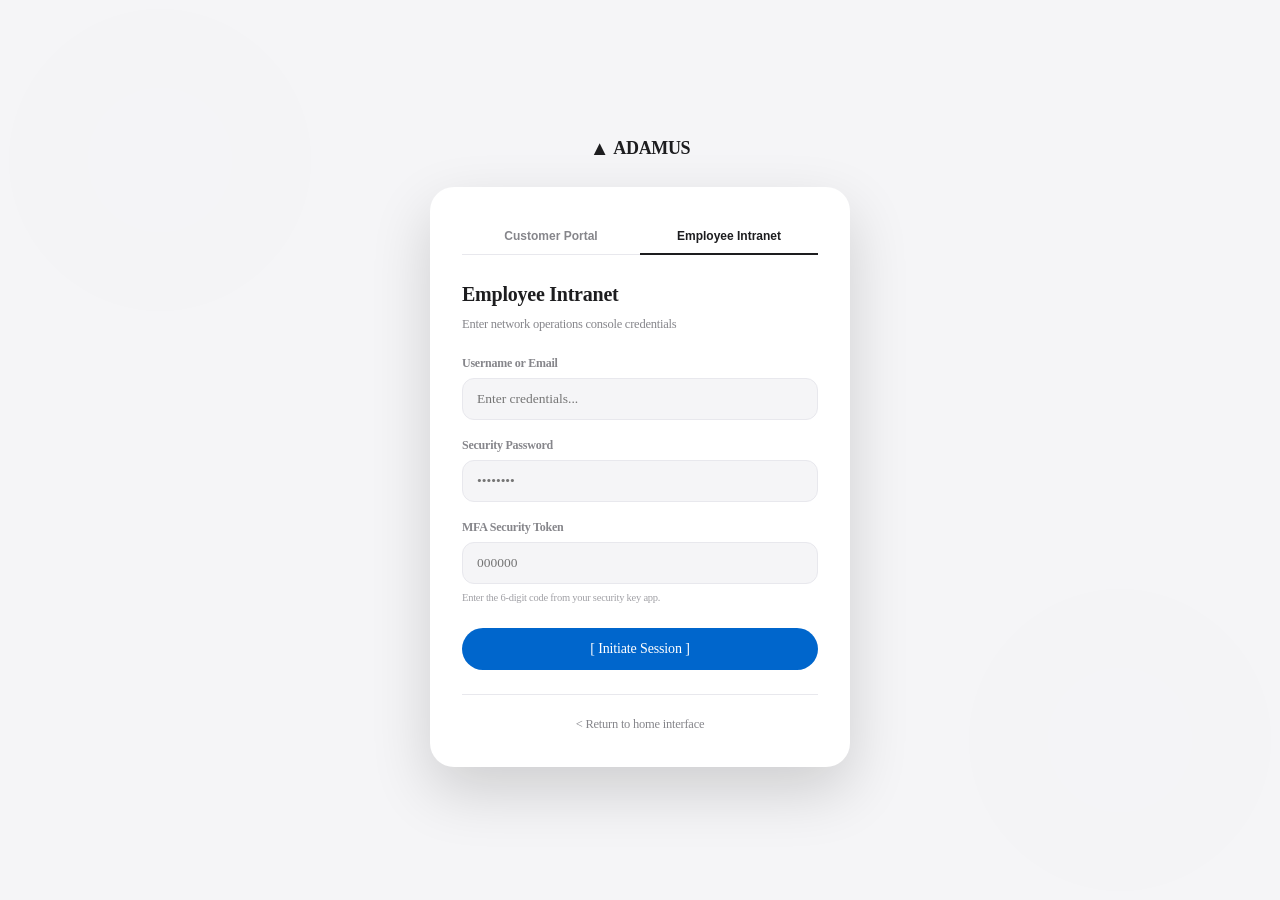
==== commit 0fec87f4: "Deploy redesigned Apple Stardom-themed site with 3-column pricing calculator" ====
--- a/admin.html
+++ b/admin.html
@@ -4,10 +4,11 @@
     <meta charset="UTF-8">
     <meta name="viewport" content="width=device-width, initial-scale=1.0">
     <title>ADAMUS - Control Center</title>
+    <link href="https://api.fontshare.com/v2/css?f[]=stardom@400&display=swap" rel="stylesheet">
     <link rel="preconnect" href="https://fonts.googleapis.com">
     <link rel="preconnect" href="https://fonts.gstatic.com" crossorigin>
-    <link href="https://fonts.googleapis.com/css2?family=Orbitron:wght@700;800;900&family=Share+Tech+Mono&family=JetBrains+Mono:wght@400;500;700&display=swap" rel="stylesheet">
-    <link rel="stylesheet" href="style.css?v=1.7">
+    <link href="https://fonts.googleapis.com/css2?family=JetBrains+Mono:wght@400;500;700&display=swap" rel="stylesheet">
+    <link rel="stylesheet" href="style.css?v=3.0">
     <script>
         // Direct route guard to prevent unauthorised view
         if (localStorage.getItem('session_role') !== 'admin') {
@@ -109,11 +110,65 @@
 
     </div>
 
+    <!-- Provisioning Profile Details Modal -->
+    <div class="admin-modal-backdrop" id="profile-modal">
+        <div class="glass-panel admin-modal-content">
+            <h2>
+                <svg style="width: 20px; height: 20px;" fill="none" stroke="currentColor" viewBox="0 0 24 24" xmlns="http://www.w3.org/2000/svg">
+                    <path stroke-linecap="round" stroke-linejoin="round" stroke-width="2" d="M16 7a4 4 0 11-8 0 4 4 0 018 0zM12 14a7 7 0 00-7 7h14a7 7 0 00-7-7z"></path>
+                </svg>
+                USER ACCESS METADATA
+            </h2>
+            <form class="provision-form" id="profile-wizard-form">
+                <div class="modal-form-grid">
+                    <div class="form-group full-width">
+                        <label class="form-label" for="meta-fullname">Full Name</label>
+                        <input class="input-field" type="text" id="meta-fullname" required placeholder="e.g. Aswin Vignesh">
+                    </div>
+                    <div class="form-group full-width">
+                        <label class="form-label" for="meta-address">Physical Address</label>
+                        <input class="input-field" type="text" id="meta-address" required placeholder="e.g. 102 Neo City Sector 7">
+                    </div>
+                    <div class="form-group">
+                        <label class="form-label" for="meta-mobile">Mobile Number</label>
+                        <input class="input-field" type="tel" id="meta-mobile" required placeholder="e.g. +91 9876543210">
+                    </div>
+                    <div class="form-group">
+                        <label class="form-label" for="meta-balance">Starting Balance (₹)</label>
+                        <input class="input-field" type="number" id="meta-balance" required min="0" value="5000" placeholder="5000">
+                    </div>
+                    <div class="form-group">
+                        <label class="form-label" for="meta-instagram">Instagram ID</label>
+                        <input class="input-field" type="text" id="meta-instagram" placeholder="e.g. aswin_vk">
+                    </div>
+                    <div class="form-group">
+                        <label class="form-label" for="meta-facebook">Facebook ID</label>
+                        <input class="input-field" type="text" id="meta-facebook" placeholder="e.g. aswin.vignesh">
+                    </div>
+                    <div class="form-group full-width">
+                        <label class="form-label" for="meta-plan">Subscription Tier</label>
+                        <select class="input-field" id="meta-plan" style="background: rgba(10, 15, 12, 0.95); color: #fff; cursor: pointer;">
+                            <option value="Gold">Gold Tier</option>
+                            <option value="Silver" selected>Silver Tier</option>
+                            <option value="Platinum">Platinum Tier</option>
+                        </select>
+                    </div>
+                </div>
+                <div class="modal-action-row">
+                    <button type="button" class="btn-cancel" onclick="closeModal()">CANCEL</button>
+                    <button type="submit" class="submit-btn" style="margin-top: 0; width: auto; padding: 10px 24px;">PROVISION KEY</button>
+                </div>
+            </form>
+        </div>
+    </div>
+
     <script>
+        let tempNewUserData = null;
+
         const defaultUsers = [
-            { username: 'admin', role: 'Employee', created: '2026-07-15', status: 'Active', password: 'password123' },
-            { username: 'prakash_editor', role: 'Employee', created: '2026-07-16', status: 'Active', password: 'pass_prakash' },
-            { username: 'john_doe', role: 'Customer', created: '2026-07-17', status: 'Active', password: 'pass_john' }
+            { username: 'admin', role: 'Employee', created: '2026-07-15', status: 'Active', password: 'password123', fullname: 'System Admin Node', address: 'Mainframe Server Rack A', mobile: '+1 800 555 0199', instagram: 'adamus_ai', facebook: 'adamus.tech', plan: 'Platinum', balance: 999999 },
+            { username: 'prakash_editor', role: 'Employee', created: '2026-07-16', status: 'Active', password: 'pass_prakash', fullname: 'Prakash Campaign Specialist', address: 'Operations Desk 4', mobile: '+91 99999 88888', instagram: 'prakash_campaigns', facebook: 'prakash.editor', plan: 'Gold', balance: 12500 },
+            { username: 'john_doe', role: 'Customer', created: '2026-07-17', status: 'Active', password: 'pass_john', fullname: 'John Doe', address: '456 Cyber Street Apt 9', mobile: '+1 415 555 2671', instagram: 'johndoe_web', facebook: 'johndoe.social', plan: 'Silver', balance: 5000 }
         ];
 
         // Retrieve operator info
@@ -221,26 +276,63 @@
                 return;
             }
 
+            // Save credentials to temp variables
+            tempNewUserData = { username, password, role };
+
+            // Open Modal
+            document.getElementById('profile-modal').classList.add('active');
+        });
+
+        // Handle Profile Wizard Form Submit
+        document.getElementById('profile-wizard-form').addEventListener('submit', function(e) {
+            e.preventDefault();
+            if (!tempNewUserData) return;
+
+            const fullname = document.getElementById('meta-fullname').value.trim();
+            const address = document.getElementById('meta-address').value.trim();
+            const mobile = document.getElementById('meta-mobile').value.trim();
+            const instagram = document.getElementById('meta-instagram').value.trim() || 'N/A';
+            const facebook = document.getElementById('meta-facebook').value.trim() || 'N/A';
+            const plan = document.getElementById('meta-plan').value;
+            const balance = document.getElementById('meta-balance').value;
+
+            const users = getUsers();
+
             // Get current date formatted YYYY-MM-DD
             const today = new Date();
             const dateStr = today.toISOString().split('T')[0];
 
-            // Add new user
+            // Add new user with metadata
             users.push({
-                username: username,
-                role: role,
+                username: tempNewUserData.username,
+                role: tempNewUserData.role,
                 created: dateStr,
                 status: 'Active',
-                password: password
+                password: tempNewUserData.password,
+                fullname: fullname,
+                address: address,
+                mobile: mobile,
+                instagram: instagram,
+                facebook: facebook,
+                plan: plan,
+                balance: parseFloat(balance) || 0
             });
 
             saveUsers(users);
             renderTable();
 
-            // Clear inputs
-            usernameInput.value = '';
-            passwordInput.value = '';
+            // Clear inputs and close modal
+            document.getElementById('new-username').value = '';
+            document.getElementById('new-password').value = '';
+            document.getElementById('profile-wizard-form').reset();
+            closeModal();
         });
+
+        // Close modal
+        window.closeModal = function() {
+            document.getElementById('profile-modal').classList.remove('active');
+            tempNewUserData = null;
+        }
 
         // Delete user row
         window.deleteUser = function(index) {
--- a/style.css
+++ b/style.css
@@ -1,48 +1,61 @@
+/* ==========================================================================
+   Project ADAMUS - Redesigned Stylesheet (Apple India Design Language)
+   Colors: Apple Blue (#0066cc), Apple Black (#1d1d1f), White (#FFFFFF), Gray (#F5F5F7)
+   ========================================================================== */
+
+:root {
+    /* Brand Colors */
+    --primary: #0066cc;
+    --primary-hover: #0077ed;
+    --primary-glow: rgba(0, 102, 204, 0.05);
+    --secondary: #1d1d1f;
+    --secondary-hover: #000000;
+    --secondary-glow: rgba(29, 29, 31, 0.04);
+    
+    /* Neutrals & Backgrounds */
+    --bg-body: #ffffff;
+    --bg-section: #f5f5f7;
+    --bg-card: #f5f5f7;
+    --bg-input: #f5f5f7;
+    --bg-card-white: #ffffff;
+    
+    /* Borders */
+    --border-color: #e8e8ed;
+    --border-hover: #86868b;
+    --border-focus: #0066cc;
+    
+    /* Text Colors */
+    --text-primary: #1d1d1f;
+    --text-secondary: #86868b;
+    --text-muted: #a1a1a6;
+    --text-light: #ffffff;
+    
+    /* System Alerts (Console) */
+    --success: #00802b;
+    --info: #0066cc;
+    --warning: #bf5600;
+    --danger: #d92b2b;
+    --console-bg: #000000;
+    
+    /* Typography */
+    --font-head: 'Stardom', -apple-system, BlinkMacSystemFont, "Segoe UI", serif;
+    --font-body: 'Stardom', -apple-system, BlinkMacSystemFont, "Segoe UI", serif;
+    --font-mono: SFMono-Regular, Consolas, "Liberation Mono", Menlo, Courier, monospace;
+    
+    /* Animations & Transitions */
+    --transition: all 0.4s cubic-bezier(0.25, 1, 0.5, 1);
+    --shadow-soft: 0 8px 30px rgba(0, 0, 0, 0.05);
+    --shadow-hover: 0 24px 60px rgba(0, 0, 0, 0.16);
+    
+    /* Border Radii */
+    --radius-pill: 980px; /* Apple uses fully rounded capsules for buttons */
+    --radius-card: 24px; /* Apple Bento grids use 18px - 24px radius */
+    --radius-input: 12px;
+}
+
 /* ----------------------------------------------------
-   Project ADAMUS - SaaS Product Redesign Stylesheet
-   Theme: Sci-Fi Cyber Green & Deep Obsidian Black
+   1. Base Setup & Core Resets
    ---------------------------------------------------- */
-
-:root {
-    /* Color Palette: Dark Green & Black Combo */
-    --bg-dark: hsl(140, 24%, 3%);
-    --bg-card: hsla(140, 24%, 6%, 0.65);
-    --bg-card-hover: hsla(140, 24%, 10%, 0.8);
-    --border-color: hsla(140, 60%, 25%, 0.2);
-    --border-hover: hsla(140, 95%, 45%, 0.45);
-    
-    --text-main: hsl(140, 30%, 94%);
-    --text-muted: hsl(140, 15%, 74%);
-    --text-dark: hsl(140, 20%, 42%);
-
-    /* Neon Green Highlights & Glows */
-    --primary: hsl(140, 95%, 45%);        /* Matrix Green */
-    --primary-glow: hsla(140, 95%, 45%, 0.15);
-    --secondary: hsl(160, 90%, 40%);      /* Emerald Teal */
-    --secondary-glow: hsla(160, 90%, 40%, 0.15);
-    
-    --cyan: hsl(140, 95%, 45%);           /* Aliased to green */
-    --cyan-glow: hsla(140, 95%, 45%, 0.15);
-    --purple: hsl(150, 100%, 42%);        /* Mint Green */
-    --purple-glow: hsla(150, 100%, 42%, 0.15);
-    --emerald: hsl(140, 95%, 45%);
-    --emerald-glow: hsla(140, 95%, 45%, 0.15);
-    
-    --danger: hsl(0, 85%, 55%);           /* Alert red */
-    --warning: hsl(45, 95%, 50%);         /* Warning gold */
-
-    /* Heavy Tech Fonts */
-    --font-head: 'Orbitron', sans-serif;
-    --font-body: 'Share Tech Mono', monospace;
-    --font-mono: 'JetBrains Mono', monospace;
-
-    /* Transitions & FX */
-    --transition: all 0.25s cubic-bezier(0.16, 1, 0.3, 1);
-    --blur: blur(20px);
-    --shadow: 0 16px 48px 0 rgba(0, 0, 0, 0.85);
-}
-
-/* Base Setup */
 * {
     box-sizing: border-box;
     margin: 0;
@@ -51,90 +64,132 @@
 
 html {
     scroll-behavior: smooth;
+    background-color: var(--bg-body);
 }
 
 body {
-    background-color: var(--bg-dark);
-    color: var(--text-main);
+    background-color: var(--bg-body);
+    color: var(--text-primary);
     font-family: var(--font-body);
-    line-height: 1.6;
+    line-height: 1.5;
     overflow-x: hidden;
     position: relative;
-    letter-spacing: 0.5px;
-}
-
-/* Background Gradients & Matrix Grid Overlay */
+    letter-spacing: -0.015em;
+    -webkit-font-smoothing: antialiased;
+}
+
+/* Apple-style background glows */
 .bg-glow {
     position: fixed;
-    width: 60vw;
-    height: 60vw;
+    width: 35vw;
+    height: 35vw;
     border-radius: 50%;
     pointer-events: none;
     z-index: 1;
     filter: blur(140px);
-    opacity: 0.15;
+    opacity: 0.02;
 }
 
 .bg-glow-primary {
-    top: -20vw;
-    left: -20vw;
+    top: -5vw;
+    left: -5vw;
     background: radial-gradient(circle, var(--primary) 0%, transparent 70%);
 }
 
 .bg-glow-secondary {
-    bottom: -15vw;
-    right: -15vw;
-    background: radial-gradient(circle, var(--secondary) 0%, transparent 70%);
+    bottom: -5vw;
+    right: -5vw;
+    background: radial-gradient(circle, var(--primary) 0%, transparent 70%);
 }
 
 .bg-grid-overlay {
-    position: fixed;
-    top: 0;
-    left: 0;
-    width: 100vw;
-    height: 100vh;
-    background-image: 
-        linear-gradient(rgba(0, 255, 70, 0.007) 1px, transparent 1px),
-        linear-gradient(90deg, rgba(0, 255, 70, 0.007) 1px, transparent 1px);
-    background-size: 50px 50px;
-    background-position: center;
-    pointer-events: none;
-    z-index: 2;
-}
-
-/* Utility Containers */
+    display: none;
+}
+
 .app-wrapper {
     position: relative;
-    z-index: 3;
+    z-index: 2;
+    display: flex;
+    flex-direction: column;
+    min-height: 100vh;
 }
 
 .container {
     width: 100%;
-    max-width: 1200px;
+    max-width: 1024px; /* Apple website main container is clean and focused */
     margin: 0 auto;
-    padding: 0 24px;
-}
-
-/* Glassmorphism Panel styles */
+    padding: 0 22px;
+}
+
+/* ----------------------------------------------------
+   2. Components & UI Panels
+   ---------------------------------------------------- */
 .glass-panel {
     background: var(--bg-card);
-    backdrop-filter: var(--blur);
-    -webkit-backdrop-filter: var(--blur);
-    border: 1px solid var(--border-color);
-    box-shadow: var(--shadow);
-    border-radius: 12px;
-    transition: var(--transition);
-}
-
-/* Navigation Navbar */
+    border: none;
+    box-shadow: var(--shadow-soft);
+    border-radius: var(--radius-card);
+    transition: var(--transition);
+}
+
+.glass-panel:hover {
+    box-shadow: var(--shadow-hover);
+}
+
+/* Buttons */
+.btn {
+    display: inline-flex;
+    align-items: center;
+    justify-content: center;
+    padding: 12px 22px;
+    font-family: var(--font-head);
+    font-size: 14px;
+    font-weight: 500;
+    text-decoration: none;
+    border-radius: var(--radius-pill);
+    border: none;
+    cursor: pointer;
+    transition: var(--transition);
+    text-align: center;
+    letter-spacing: -0.01em;
+}
+
+.btn-primary {
+    background-color: var(--primary); /* Apple blue link buttons */
+    color: var(--text-light);
+}
+
+.btn-primary:hover {
+    background-color: var(--primary-hover);
+}
+
+.btn-secondary {
+    background-color: transparent;
+    color: var(--primary);
+    border: none;
+    padding: 12px 10px;
+}
+
+.btn-secondary:hover {
+    text-decoration: underline;
+}
+
+.btn-secondary::after {
+    content: " >";
+    font-weight: 600;
+}
+
+/* Navigation Header */
 .navbar {
-    height: 80px;
-    border-bottom: 1px solid var(--border-color);
-    background: hsla(140, 24%, 2%, 0.7);
-    backdrop-filter: var(--blur);
+    height: 48px; /* Apple signature thin navigation menu bar */
+    background-color: rgba(255, 255, 255, 0.8);
+    backdrop-filter: saturate(180%) blur(20px);
+    -webkit-backdrop-filter: saturate(180%) blur(20px);
     position: sticky;
     top: 0;
     z-index: 100;
+    border-bottom: 1px solid rgba(0, 0, 0, 0.05);
+    transition: var(--transition);
 }
 
 .nav-container {
@@ -142,743 +197,114 @@
     display: flex;
     align-items: center;
     justify-content: space-between;
-    max-width: 1200px;
+    max-width: 1024px;
     margin: 0 auto;
-    padding: 0 24px;
+    padding: 0 22px;
 }
 
 .brand-logo {
     display: flex;
     align-items: center;
-    gap: 12px;
+    gap: 6px;
     text-decoration: none;
 }
 
 .logo-mark {
-    font-size: 24px;
-    color: var(--primary);
-    text-shadow: 0 0 12px var(--primary);
-    animation: rotateMark 8s infinite linear;
+    font-size: 20px;
+    color: var(--secondary);
+    font-weight: 800;
+    display: inline-block;
+    animation: rotateMark 10s infinite linear;
 }
 
 .logo-name {
-    font-family: var(--font-head);
-    font-size: 22px;
-    font-weight: 900;
-    letter-spacing: 4px;
-    color: var(--text-main);
-    text-shadow: 0 0 8px rgba(0, 255, 70, 0.2);
+    font-size: 18px;
+    font-weight: 700;
+    color: var(--secondary);
+    letter-spacing: -0.02em;
 }
 
 .nav-links {
     display: flex;
-    align-items: center;
-    gap: 32px;
+    gap: 28px;
 }
 
 .nav-links a {
-    color: var(--text-muted);
+    display: inline-block;
     text-decoration: none;
-    font-size: 14px;
-    font-weight: 500;
-    transition: var(--transition);
-    text-transform: uppercase;
-    letter-spacing: 1px;
+    color: rgba(0, 0, 0, 0.8);
+    font-size: 12px;
+    font-weight: 400;
+    transition: var(--transition);
 }
 
 .nav-links a:hover {
     color: var(--primary);
-    text-shadow: 0 0 8px var(--primary-glow);
-}
-
-.git-link {
-    color: var(--secondary) !important;
-}
-
-/* Buttons styling with heavy tech borders */
-.btn {
-    padding: 12px 28px;
-    border-radius: 6px;
-    font-family: var(--font-head);
-    font-size: 13px;
-    font-weight: 700;
-    text-transform: uppercase;
-    letter-spacing: 1.5px;
+    transform: scale(1.1) translateY(-1px);
+    text-shadow: 0 4px 10px rgba(0, 0, 0, 0.12);
+}
+
+.nav-actions {
+    display: flex;
+    align-items: center;
+    gap: 14px;
+}
+
+.nav-login-link {
+    display: inline-block;
     text-decoration: none;
-    cursor: pointer;
-    transition: var(--transition);
-    display: inline-flex;
-    align-items: center;
-    justify-content: center;
+    color: rgba(0, 0, 0, 0.6);
+    font-size: 11px;
+    font-weight: 400;
+    transition: var(--transition);
+}
+
+.nav-login-link:hover {
+    color: var(--primary);
+    transform: scale(1.1) translateY(-1px);
+    text-shadow: 0 4px 10px rgba(0, 0, 0, 0.12);
+}
+
+.nav-divider {
+    color: rgba(0, 0, 0, 0.1);
+    font-size: 11px;
 }
 
 .btn-nav {
-    background: transparent;
-    border: 1px solid var(--border-color);
-    color: var(--text-main);
+    padding: 4px 10px;
+    font-size: 11px;
+    background-color: var(--secondary);
+    color: var(--text-light);
 }
 
 .btn-nav:hover {
-    background: var(--primary-glow);
-    border-color: var(--primary);
-    color: var(--primary);
-    box-shadow: 0 0 12px var(--primary-glow);
-}
-
-.btn-primary {
-    background: var(--primary);
-    color: #000;
-    border: 1px solid var(--primary);
-}
-
-.btn-primary:hover {
-    background: transparent;
-    color: var(--primary);
-    transform: translateY(-2px);
-    box-shadow: 0 0 20px var(--primary-glow);
-}
-
-.btn-glow {
-    position: relative;
-}
-
-.btn-glow::after {
-    content: '';
-    position: absolute;
-    top: -2px;
-    left: -2px;
-    right: -2px;
-    bottom: -2px;
-    border-radius: 6px;
-    background: var(--primary);
-    filter: blur(8px);
-    opacity: 0.3;
-    z-index: -1;
-    transition: var(--transition);
-}
-
-.btn-glow:hover::after {
-    opacity: 0.6;
-    filter: blur(12px);
-}
-
-.btn-secondary {
-    background: rgba(0, 0, 0, 0.4);
-    border: 1px solid var(--border-color);
-    color: var(--text-muted);
-}
-
-.btn-secondary:hover {
-    background: rgba(0, 255, 70, 0.05);
-    border-color: var(--primary);
-    color: var(--text-main);
-}
-
-/* Hero Section */
-.hero-section {
-    padding: 120px 0 70px 0;
-    text-align: center;
-}
-
-.hero-container {
-    display: flex;
-    flex-direction: column;
-    align-items: center;
-    max-width: 950px;
-}
-
-.announcement-badge {
-    background: rgba(0, 255, 70, 0.03);
-    border: 1px solid var(--border-color);
-    padding: 6px 18px;
-    border-radius: 4px;
-    display: flex;
-    align-items: center;
-    gap: 10px;
-    margin-bottom: 32px;
-}
-
-.badge-dot {
-    width: 6px;
-    height: 6px;
-    border-radius: 50%;
-}
-
-.badge-dot.pulse-blue {
     background-color: var(--primary);
-    box-shadow: 0 0 10px var(--primary);
-    animation: greenPulse 2.5s infinite ease-in-out;
-}
-
-.badge-text {
-    font-size: 11px;
-    font-weight: 700;
-    color: var(--primary);
-    text-transform: uppercase;
-    letter-spacing: 2px;
-}
-
-.hero-title {
-    font-family: var(--font-head);
-    font-size: 52px;
-    font-weight: 900;
-    line-height: 1.15;
-    letter-spacing: -0.5px;
-    margin-bottom: 28px;
-    text-transform: uppercase;
-}
-
-.gradient-text {
-    background: linear-gradient(135deg, var(--text-main) 30%, var(--primary));
-    -webkit-background-clip: text;
-    background-clip: text;
-    -webkit-text-fill-color: transparent;
-    text-shadow: 0 0 20px rgba(0, 255, 70, 0.1);
-}
-
-.hero-subtitle {
-    font-size: 16px;
-    color: var(--text-muted);
-    max-width: 760px;
-    margin-bottom: 44px;
-    font-weight: 400;
-}
-
-.hero-actions {
-    display: flex;
-    gap: 20px;
-    justify-content: center;
-}
-
-/* Section Header Utility */
-.section-header {
-    text-align: center;
-    margin-bottom: 60px;
-}
-
-.section-tag {
-    font-family: var(--font-mono);
-    color: var(--primary);
-    font-size: 12px;
-    font-weight: 700;
-    text-transform: uppercase;
-    letter-spacing: 3px;
-    display: block;
-    margin-bottom: 12px;
-}
-
-.section-header h2 {
-    font-family: var(--font-head);
-    font-size: 32px;
-    font-weight: 800;
-    text-transform: uppercase;
-    letter-spacing: 1px;
-    margin-bottom: 18px;
-}
-
-.section-description {
-    font-size: 14px;
-    color: var(--text-muted);
-    max-width: 600px;
-    margin: 0 auto;
-}
-
-/* Demo Section Layout */
-.demo-section {
-    padding: 70px 0;
-}
-
-.showcase-card {
-    display: grid;
-    grid-template-columns: 340px 1fr;
-    height: 520px;
-    overflow: hidden;
-    border-radius: 12px;
-}
-
-/* Showcase Sidebar */
-.showcase-sidebar {
-    border-right: 1px solid var(--border-color);
-    padding: 32px;
-    display: flex;
-    flex-direction: column;
-    background: rgba(0, 0, 0, 0.4);
-}
-
-.showcase-sidebar h3 {
-    font-family: var(--font-head);
-    font-size: 12px;
-    color: var(--text-dark);
-    text-transform: uppercase;
-    letter-spacing: 2px;
-    margin-bottom: 28px;
-}
-
-.pipeline-list {
-    display: flex;
-    flex-direction: column;
-    gap: 14px;
-}
-
-.pipeline-btn {
-    background: transparent;
-    border: 1px solid transparent;
-    border-radius: 6px;
-    padding: 16px;
-    cursor: pointer;
-    text-align: left;
-    display: flex;
-    gap: 16px;
-    align-items: center;
-    transition: var(--transition);
-}
-
-.pipeline-btn:hover {
-    background: rgba(0, 255, 70, 0.03);
-    border-color: rgba(0, 255, 70, 0.1);
-}
-
-.pipeline-btn.active {
-    background: rgba(0, 255, 70, 0.05);
-    border-color: var(--primary);
-}
-
-.pipeline-btn .num {
-    font-family: var(--font-mono);
-    font-size: 14px;
-    color: var(--text-dark);
-    font-weight: 700;
-    transition: var(--transition);
-}
-
-.pipeline-btn.active .num {
-    color: var(--primary);
-    text-shadow: 0 0 6px var(--primary);
-}
-
-.pipeline-btn .btn-info {
-    display: flex;
-    flex-direction: column;
-}
-
-.pipeline-btn .title {
-    font-family: var(--font-head);
-    font-size: 13px;
-    font-weight: 700;
-    color: var(--text-muted);
-    text-transform: uppercase;
-    letter-spacing: 0.5px;
-    transition: var(--transition);
-}
-
-.pipeline-btn.active .title {
-    color: var(--primary);
-}
-
-.pipeline-btn .desc {
-    font-size: 11px;
-    color: var(--text-dark);
-    margin-top: 4px;
-}
-
-/* Showcase Console/Simulator Display */
-.showcase-content {
-    display: flex;
-    flex-direction: column;
-    background: rgba(0, 0, 0, 0.85);
-}
-
-.console-header {
-    border-bottom: 1px solid var(--border-color);
-    padding: 18px 24px;
-    display: flex;
-    align-items: center;
-    justify-content: space-between;
-    background: rgba(0, 0, 0, 0.2);
-}
-
-.console-controls {
-    display: flex;
-    gap: 8px;
-}
-
-.control-dot {
-    width: 8px;
-    height: 8px;
-    border-radius: 50%;
-}
-
-.control-dot.dot-red { background: var(--text-dark); }
-.control-dot.dot-yellow { background: var(--text-dark); }
-.control-dot.dot-green { background: var(--primary); }
-
-.console-title {
-    font-family: var(--font-mono);
-    font-size: 12px;
-    color: var(--text-muted);
-}
-
-.console-status {
-    font-family: var(--font-mono);
-    font-size: 10px;
-    color: var(--primary);
-    letter-spacing: 1.5px;
-    text-shadow: 0 0 6px var(--primary);
-}
-
-.console-body {
-    padding: 28px;
-    font-family: var(--font-mono);
-    font-size: 13px;
-    line-height: 1.8;
-    overflow-y: auto;
-    flex-grow: 1;
-    display: flex;
-    flex-direction: column;
-    gap: 8px;
-    color: var(--text-muted);
-}
-
-.console-line {
-    white-space: pre-wrap;
-}
-
-.console-line.success { color: var(--primary); text-shadow: 0 0 4px var(--primary-glow); }
-.console-line.warn { color: var(--warning); }
-.console-line.info { color: var(--text-muted); }
-.console-line .hl { color: var(--primary); font-weight: 700; }
-
-.loading-bar-wrapper {
-    width: 250px;
-    height: 4px;
-    background: rgba(0, 255, 70, 0.05);
-    border: 1px solid rgba(0, 255, 70, 0.1);
-    border-radius: 2px;
-    overflow: hidden;
-    margin: 8px 0;
-}
-
-.loading-bar-fill {
-    width: 0%;
-    height: 100%;
-    background: var(--primary);
-    box-shadow: 0 0 6px var(--primary);
-    animation: fillProgress 2s forwards ease-in-out;
-}
-
-/* Features Section */
-.features-section {
-    padding: 90px 0;
-}
-
-.features-grid {
-    display: grid;
-    grid-template-columns: repeat(auto-fit, minmax(320px, 1fr));
-    gap: 24px;
-}
-
-.feature-card {
-    padding: 36px;
-    border-radius: 12px;
-    transition: var(--transition);
-}
-
-.feature-card:hover {
-    transform: translateY(-6px);
-    border-color: var(--primary);
-    box-shadow: 0 0 20px var(--primary-glow);
-}
-
-.feature-icon {
-    width: 48px;
-    height: 48px;
-    border-radius: 6px;
-    display: flex;
-    align-items: center;
-    justify-content: center;
-    margin-bottom: 28px;
-    background: var(--primary-glow);
-    color: var(--primary);
-    border: 1px solid rgba(0, 255, 70, 0.2);
-}
-
-.feature-icon svg {
-    width: 22px;
-    height: 22px;
-    filter: drop-shadow(0 0 4px var(--primary));
-}
-
-.feature-card h3 {
-    font-family: var(--font-head);
-    font-size: 16px;
-    font-weight: 800;
-    margin-bottom: 14px;
-    text-transform: uppercase;
-    letter-spacing: 1px;
-}
-
-.feature-card p {
-    font-size: 13.5px;
-    color: var(--text-muted);
-}
-
-/* Pricing Section */
-.pricing-section {
-    padding: 90px 0 110px 0;
-}
-
-.pricing-calculator-card {
-    display: grid;
-    grid-template-columns: 1fr 400px;
-    overflow: hidden;
-    max-width: 960px;
-    margin: 0 auto;
-    border-radius: 12px;
-}
-
-.calc-inputs {
-    padding: 44px;
-    display: flex;
-    flex-direction: column;
-    gap: 36px;
-    background: rgba(0, 0, 0, 0.2);
-}
-
-.calc-inputs h3 {
-    font-family: var(--font-head);
-    font-size: 16px;
-    font-weight: 800;
-    text-transform: uppercase;
-    letter-spacing: 2px;
-    border-bottom: 1px solid var(--border-color);
-    padding-bottom: 18px;
-}
-
-.range-group {
-    display: flex;
-    flex-direction: column;
-    gap: 20px;
-}
-
-.range-group label {
-    font-size: 14px;
-    color: var(--text-muted);
-}
-
-/* Pricing range slider customization */
-.range-group input[type="range"] {
-    appearance: none;
-    width: 100%;
-    height: 4px;
-    border-radius: 2px;
-    background: rgba(0, 255, 70, 0.1);
-    outline: none;
-}
-
-.range-group input[type="range"]::-webkit-slider-thumb {
-    appearance: none;
-    width: 18px;
-    height: 18px;
-    border-radius: 50%;
-    background: var(--primary);
-    cursor: pointer;
-    box-shadow: 0 0 10px var(--primary);
-    transition: var(--transition);
-}
-
-.range-group input[type="range"]::-webkit-slider-thumb:hover {
-    transform: scale(1.25);
-    box-shadow: 0 0 15px var(--primary);
-}
-
-.slider-labels {
-    display: flex;
-    justify-content: space-between;
-}
-
-.requests-count {
-    font-family: var(--font-mono);
-    font-size: 16px;
-    font-weight: 700;
-    color: var(--primary);
-    text-shadow: 0 0 6px var(--primary-glow);
-}
-
-/* Calculator Pricing Results card */
-.calc-results {
-    background: rgba(0, 0, 0, 0.5);
-    border-left: 1px solid var(--border-color);
-    padding: 44px;
-    display: flex;
-    flex-direction: column;
-    align-items: center;
-    justify-content: center;
-    text-align: center;
-}
-
-.plan-badge {
-    background: var(--primary-glow);
-    border: 1px solid var(--primary);
-    color: var(--primary);
-    font-family: var(--font-head);
-    font-size: 11px;
-    text-transform: uppercase;
-    letter-spacing: 1.5px;
-    padding: 6px 16px;
-    border-radius: 4px;
-    margin-bottom: 20px;
-    text-shadow: 0 0 6px var(--primary-glow);
-}
-
-.price-row {
-    display: flex;
-    align-items: baseline;
-    margin-bottom: 28px;
-}
-
-.price-row .currency {
-    font-size: 22px;
-    color: var(--text-muted);
-    margin-right: 6px;
-}
-
-.price-row .price-amount {
-    font-family: var(--font-head);
-    font-size: 58px;
-    font-weight: 900;
-    line-height: 1;
-    color: var(--primary);
-    text-shadow: 0 0 12px var(--primary-glow);
-}
-
-.price-row .period {
-    font-size: 14px;
-    color: var(--text-dark);
-    margin-left: 6px;
-}
-
-.plan-features {
-    list-style: none;
-    width: 100%;
-    display: flex;
-    flex-direction: column;
-    gap: 14px;
-    margin-bottom: 36px;
-    text-align: left;
-    font-size: 13.5px;
-    color: var(--text-muted);
-}
-
-.plan-features li {
-    display: flex;
-    align-items: center;
-    gap: 10px;
-}
-
-.plan-features li::before {
-    content: '>';
-    color: var(--primary);
-    font-family: var(--font-mono);
-    font-weight: 700;
-    margin-right: 4px;
-}
-
-/* Footer styling */
-.footer {
-    border-top: 1px solid var(--border-color);
-    background: rgba(0, 0, 0, 0.7);
-    padding: 54px 0 36px 0;
-}
-
-.footer-container {
-    display: flex;
-    flex-direction: column;
-    gap: 36px;
-}
-
-.footer-brand {
-    display: flex;
-    flex-direction: column;
-    gap: 12px;
-}
-
-.footer-desc {
-    font-size: 13px;
-    color: var(--text-dark);
-    max-width: 320px;
-}
-
-.footer-bottom {
-    display: flex;
-    justify-content: space-between;
-    align-items: center;
-    border-top: 1px solid var(--border-color);
-    padding-top: 24px;
-    font-size: 12px;
-    color: var(--text-dark);
-}
-
-.footer-bottom .version {
-    font-family: var(--font-mono);
-}
-
-/* Animations */
-@keyframes greenPulse {
-    0%, 100% { box-shadow: 0 0 6px var(--primary); }
-    50% { box-shadow: 0 0 18px var(--primary); }
-}
-
-@keyframes fillProgress {
-    to { width: 100%; }
-}
-
-@keyframes rotateMark {
-    from { transform: rotate(0deg); }
-    to { transform: rotate(360deg); }
-}
-
-/* Scrollbar Customization */
-::-webkit-scrollbar {
-    width: 6px;
-    height: 6px;
-}
-
-::-webkit-scrollbar-track {
-    background: rgba(0, 0, 0, 0.3);
-}
-
-::-webkit-scrollbar-thumb {
-    background: rgba(0, 255, 70, 0.15);
-    border-radius: 3px;
-}
-
-::-webkit-scrollbar-thumb:hover {
-    background: rgba(0, 255, 70, 0.35);
-}
-
-/* Responsive adjustments */
-/* Mobile navigation toggle & drawer elements */
+    transform: scale(1.1) translateY(-1px);
+    box-shadow: 0 8px 20px rgba(0, 102, 204, 0.25);
+}
+
+/* Hamburger mobile toggle */
 .mobile-nav-toggle {
     display: none;
+    flex-direction: column;
+    justify-content: space-between;
+    width: 18px;
+    height: 12px;
     background: transparent;
     border: none;
     cursor: pointer;
-    flex-direction: column;
-    gap: 6px;
-    padding: 8px;
-    z-index: 1010;
+    z-index: 110;
 }
 
 .mobile-nav-toggle .bar {
-    width: 24px;
-    height: 2px;
-    background-color: var(--text-main);
+    width: 100%;
+    height: 1px;
+    background-color: var(--text-primary);
     transition: var(--transition);
 }
 
 .mobile-nav-toggle.active .bar:nth-child(1) {
-    transform: translateY(8px) rotate(45deg);
-    background-color: var(--primary);
+    transform: translateY(5px) rotate(45deg);
 }
 
 .mobile-nav-toggle.active .bar:nth-child(2) {
@@ -886,231 +312,69 @@
 }
 
 .mobile-nav-toggle.active .bar:nth-child(3) {
-    transform: translateY(-8px) rotate(-45deg);
-    background-color: var(--primary);
-}
-
+    transform: translateY(-5px) rotate(-45deg);
+}
+
+/* Mobile Drawer */
 .mobile-nav-drawer {
-    display: none;
+    position: fixed;
+    top: 48px;
+    left: 100%;
+    width: 100%;
+    height: calc(100vh - 48px);
+    background-color: var(--bg-body);
+    z-index: 99;
+    padding: 32px 22px;
+    transition: var(--transition);
+}
+
+.mobile-nav-drawer.active {
+    left: 0;
 }
 
 .mobile-nav-links {
     display: flex;
     flex-direction: column;
-    align-items: center;
-    gap: 24px;
-    width: 100%;
-    padding: 40px;
-    text-align: center;
-}
-
-.mobile-nav-links a {
-    font-family: var(--font-head);
-    font-size: 20px;
-    font-weight: 700;
-    color: var(--text-muted);
+    gap: 20px;
+}
+
+.mobile-drawer-link {
     text-decoration: none;
-    text-transform: uppercase;
-    letter-spacing: 2px;
-    transition: var(--transition);
-}
-
-.mobile-nav-links a:hover {
-    color: var(--primary);
-    text-shadow: 0 0 10px var(--primary-glow);
+    color: var(--text-primary);
+    font-size: 18px;
+    font-weight: 600;
+    border-bottom: 1px solid var(--border-color);
+    padding-bottom: 8px;
 }
 
 .drawer-divider {
-    width: 60px;
     height: 1px;
     background-color: var(--border-color);
-    margin: 12px 0;
+    margin: 8px 0;
 }
 
 .drawer-login-link {
-    font-size: 16px !important;
-    color: var(--text-dark) !important;
-}
-
-.drawer-login-link:hover {
-    color: var(--primary) !important;
-}
-
-/* Responsive adjustments */
-@media (max-width: 960px) {
-    .hero-title {
-        font-size: 40px;
-    }
-    
-    .showcase-card {
-        grid-template-columns: 1fr;
-        height: auto;
-    }
-    
-    .showcase-sidebar {
-        border-right: none;
-        border-bottom: 1px solid var(--border-color);
-        padding: 24px 16px;
-    }
-    
-    .pipeline-list {
-        flex-direction: row;
-        overflow-x: auto;
-        padding-bottom: 8px;
-        gap: 10px;
-    }
-    
-    .pipeline-btn {
-        white-space: nowrap;
-        padding: 12px;
-    }
-    
-    .showcase-content .console-body {
-        padding: 20px 16px;
-    }
-    
-    .pricing-calculator-card {
-        grid-template-columns: 1fr;
-    }
-    
-    .calc-inputs {
-        padding: 24px;
-    }
-    
-    .calc-results {
-        border-left: none;
-        border-top: 1px solid var(--border-color);
-        padding: 24px;
-    }
-}
-
-@media (max-width: 768px) {
-    .navbar {
-        height: auto;
-        padding: 16px 0;
-    }
-    
-    .nav-links {
-        display: none;
-    }
-    
-    .nav-actions {
-        display: none;
-    }
-    
-    .mobile-nav-toggle {
-        display: flex;
-    }
-    
-    .mobile-nav-drawer {
-        display: flex;
-        position: fixed;
-        top: 0;
-        left: 0;
-        width: 100%;
-        height: 100vh;
-        background: hsla(140, 24%, 3%, 0.98);
-        backdrop-filter: var(--blur);
-        -webkit-backdrop-filter: var(--blur);
-        z-index: 1000;
-        align-items: center;
-        justify-content: center;
-        transform: translateY(-100%);
-        transition: transform 0.4s cubic-bezier(0.16, 1, 0.3, 1);
-        border-bottom: 1px solid var(--border-color);
-    }
-    
-    .mobile-nav-drawer.active {
-        transform: translateY(0);
-    }
-    
-    .hero-section {
-        padding: 60px 0 30px 0;
-    }
-    
-    .hero-title {
-        font-size: 32px;
-    }
-    
-    .hero-subtitle {
-        font-size: 14px;
-        margin-bottom: 30px;
-    }
-    
-    .footer-bottom {
-        flex-direction: column;
-        gap: 12px;
-        align-items: flex-start;
-    }
-}
-
-@media (max-width: 480px) {
-    .hero-title {
-        font-size: 26px;
-    }
-    
-    .hero-actions {
-        flex-direction: column;
-        gap: 12px;
-        width: 100%;
-    }
-    
-    .hero-actions .btn {
-        width: 100%;
-    }
-    
-    .features-grid {
-        grid-template-columns: 1fr;
-    }
-    
-    .login-body-layout {
-        padding: 16px;
-    }
-    
-    .login-form-container {
-        padding: 24px 20px;
-        gap: 20px;
-    }
-    
-    .login-wrapper {
-        gap: 16px;
-    }
-    
-    .portal-header h2 {
-        font-size: 18px;
-    }
-    
-    .auth-terminal-box {
-        height: 200px;
-    }
-    
-    .auth-terminal-body {
-        padding: 12px;
-        font-size: 11px;
-    }
-}
-
-/* Header Cover Banner Styles */
+    color: var(--primary);
+    font-size: 14px;
+}
+
+/* ----------------------------------------------------
+   3. Homepage Sections
+   ---------------------------------------------------- */
+
+/* Full Bleed Cover Slider Banner */
 .header-cover-banner {
-    margin-top: 32px;
-    margin-bottom: -40px; /* pull the hero closer */
+    width: 100%;
+    margin-top: 0;
+    margin-bottom: 12px;
+}
+
+.cover-image-wrapper {
     position: relative;
-    z-index: 5;
-}
-
-.cover-image-wrapper {
-    width: 100%;
-    height: 240px;
-    position: relative;
+    height: 70vh; /* Filling the viewport screen end-to-end */
+    min-height: 520px;
+    border-radius: 0; /* Flat edge full screen */
     overflow: hidden;
-    border-radius: 8px;
-    border: 1px solid var(--border-color);
-    box-shadow: 0 8px 30px rgba(0, 255, 70, 0.05);
-}
-
-.cover-image-wrapper:hover {
-    border-color: var(--primary);
-    box-shadow: 0 0 20px var(--primary-glow);
 }
 
 .cover-image {
@@ -1120,260 +384,827 @@
     width: 100%;
     height: 100%;
     object-fit: cover;
-    object-position: center;
     opacity: 0;
-    transform: scale(1.05) translate(0px, 0px);
-    transition: opacity 1.8s ease-in-out, transform 10s ease-in-out;
-}
-
+    transform: scale(1.02);
+    transition: opacity 0.8s cubic-bezier(0.25, 1, 0.5, 1), transform 6s ease-out;
+}
 
 .cover-image.active {
-    opacity: 0.85;
-    transform: scale(1) translate(0px, 0px);
-}
-
-.cover-image-wrapper:hover .cover-image.active {
     opacity: 1;
-    transform: scale(1.03) translate(0px, -5px);
+    transform: scale(1);
 }
 
 .cover-overlay {
     position: absolute;
     top: 0;
     left: 0;
-    right: 0;
-    bottom: 0;
-    background: 
-        linear-gradient(to right, var(--bg-dark) 0%, transparent 15%, transparent 85%, var(--bg-dark) 100%),
-        linear-gradient(to bottom, transparent 60%, var(--bg-dark) 100%);
+    width: 100%;
+    height: 100%;
+    background: linear-gradient(180deg, rgba(255,255,255,0.1) 0%, rgba(255,255,255,0) 50%, rgba(0,0,0,0.2) 100%);
     pointer-events: none;
 }
 
-@media (max-width: 768px) {
-    .header-cover-banner {
-        margin-top: 20px;
-        margin-bottom: -20px;
-    }
-    
-    .cover-image-wrapper {
-        height: 140px;
-    }
-}
-
-/* Pricing Spokesperson Box Styles */
-.calc-spokesperson-box {
-    margin-top: 24px;
-    height: 220px;
-    position: relative;
+/* Hero Section */
+.hero-section {
+    padding: 40px 0 60px 0;
+    text-align: center;
+    background-color: var(--bg-body);
+}
+
+.hero-container {
+    max-width: 760px;
+}
+
+.announcement-badge {
+    display: inline-flex;
+    align-items: center;
+    gap: 6px;
+    padding: 4px 12px;
+    border-radius: var(--radius-pill);
+    background-color: var(--bg-section);
+    border: none;
+    margin-bottom: 20px;
+}
+
+.badge-dot {
+    width: 6px;
+    height: 6px;
+    border-radius: 50%;
+}
+
+.pulse-blue {
+    background-color: var(--primary);
+    box-shadow: 0 0 0 0 rgba(0, 102, 204, 0.4);
+    animation: pulseGlow 1.8s infinite;
+}
+
+@keyframes pulseGlow {
+    0% { transform: scale(0.95); box-shadow: 0 0 0 0 rgba(0, 102, 204, 0.5); }
+    70% { transform: scale(1); box-shadow: 0 0 0 6px rgba(0, 102, 204, 0); }
+    100% { transform: scale(0.95); box-shadow: 0 0 0 0 rgba(0, 102, 204, 0); }
+}
+
+.badge-text {
+    font-size: 11px;
+    font-weight: 500;
+    color: var(--text-secondary);
+}
+
+.hero-title {
+    font-family: var(--font-head);
+    font-size: 56px;
+    font-weight: 700;
+    line-height: 1.08;
+    letter-spacing: -0.03em;
+    margin-bottom: 16px;
+    color: var(--secondary);
+}
+
+.gradient-text {
+    color: var(--secondary-hover);
+}
+
+.hero-subtitle {
+    font-size: 19px;
+    font-weight: 400;
+    color: var(--text-secondary);
+    max-width: 620px;
+    margin: 0 auto 28px auto;
+    letter-spacing: -0.01em;
+}
+
+.hero-actions {
+    display: flex;
+    justify-content: center;
+    gap: 24px;
+}
+
+/* Showcase Simulation Terminal */
+.demo-section {
+    padding: 60px 0;
+    background-color: var(--bg-body);
+}
+
+.section-header {
+    text-align: center;
+    max-width: 600px;
+    margin: 0 auto 40px auto;
+}
+
+.section-tag {
+    font-family: var(--font-head);
+    font-size: 12px;
+    font-weight: 600;
+    color: var(--text-secondary);
+    text-transform: uppercase;
+    letter-spacing: 0.05em;
+    display: block;
+    margin-bottom: 8px;
+}
+
+.section-header h2 {
+    font-family: var(--font-head);
+    font-size: 38px;
+    font-weight: 700;
+    letter-spacing: -0.02em;
+    margin-bottom: 12px;
+    color: var(--secondary);
+}
+
+.section-description {
+    font-size: 16px;
+    color: var(--text-secondary);
+}
+
+.showcase-card {
+    display: grid;
+    grid-template-columns: 290px 1fr;
     overflow: hidden;
-    border-radius: 6px;
+    height: 440px;
+    border-radius: var(--radius-card);
+    background-color: var(--bg-section);
+}
+
+.showcase-sidebar {
+    padding: 24px;
+    background-color: var(--bg-section);
+    display: flex;
+    flex-direction: column;
+    gap: 12px;
+}
+
+.showcase-sidebar h3 {
+    font-family: var(--font-head);
+    font-size: 15px;
+    font-weight: 600;
+    color: var(--text-primary);
+    margin-bottom: 4px;
+}
+
+.pipeline-list {
+    display: flex;
+    flex-direction: column;
+    gap: 8px;
+}
+
+.pipeline-btn {
+    display: flex;
+    align-items: center;
+    text-align: left;
+    gap: 12px;
+    padding: 12px 16px;
+    background: #ffffff;
+    border: none;
+    border-radius: 14px;
+    cursor: pointer;
+    transition: var(--transition);
+}
+
+.pipeline-btn:hover {
+    transform: translateY(-2px);
+    box-shadow: 0 4px 12px rgba(0, 0, 0, 0.03);
+}
+
+.pipeline-btn.active {
+    background-color: var(--secondary);
+    color: var(--text-light);
+}
+
+.pipeline-btn.active .num,
+.pipeline-btn.active .btn-info .title,
+.pipeline-btn.active .btn-info .desc {
+    color: var(--text-light);
+}
+
+.pipeline-btn .num {
+    font-family: var(--font-mono);
+    font-size: 12px;
+    font-weight: 500;
+    color: var(--primary);
+}
+
+.pipeline-btn .btn-info {
+    display: flex;
+    flex-direction: column;
+}
+
+.pipeline-btn .btn-info .title {
+    font-size: 13px;
+    font-weight: 600;
+    color: var(--text-primary);
+}
+
+.pipeline-btn .btn-info .desc {
+    font-size: 10px;
+    color: var(--text-secondary);
+    margin-top: 1px;
+}
+
+.showcase-content {
+    background-color: var(--console-bg);
+    display: flex;
+    flex-direction: column;
+}
+
+.console-header {
+    height: 44px;
+    border-bottom: 1px solid #1a1a1a;
+    padding: 0 20px;
+    display: flex;
+    align-items: center;
+    justify-content: space-between;
+}
+
+.console-controls {
+    display: flex;
+    gap: 6px;
+}
+
+.control-dot {
+    width: 9px;
+    height: 9px;
+    border-radius: 50%;
+}
+
+.dot-red { background-color: #ff5f56; }
+.dot-yellow { background-color: #ffbd2e; }
+.dot-green { background-color: #27c93f; }
+
+.console-title {
+    font-family: var(--font-mono);
+    font-size: 11px;
+    color: #888a90;
+}
+
+.console-status {
+    font-family: var(--font-mono);
+    font-size: 9px;
+    color: var(--primary);
+    background-color: rgba(0, 102, 204, 0.15);
+    padding: 2px 6px;
+    border-radius: 4px;
+    font-weight: 600;
+}
+
+.console-body {
+    flex: 1;
+    padding: 20px;
+    font-family: var(--font-mono);
+    font-size: 12px;
+    overflow-y: auto;
+    color: #f5f5f7;
+    display: flex;
+    flex-direction: column;
+    gap: 6px;
+}
+
+.console-line {
+    line-height: 1.4;
+}
+
+.console-line .hl {
+    color: var(--primary);
+}
+
+.console-line.info {
+    color: #a1a1a6;
+}
+
+.console-line.success {
+    color: #30d158; /* Apple green alert */
+}
+
+.console-line.hl {
+    color: #ffd60a;
+}
+
+.console-line.warn {
+    color: #ff453a; /* Apple red warn */
+}
+
+.loading-bar-wrapper {
+    height: 2px;
+    background-color: #1a1a1a;
+    border-radius: 1px;
+    overflow: hidden;
+    margin: 6px 0;
+    width: 140px;
+}
+
+.loading-bar-fill {
+    height: 100%;
+    width: 0;
+    background-color: var(--primary);
+    animation: fillProgress 1.2s forwards ease-in-out;
+}
+
+@keyframes fillProgress {
+    to { width: 100%; }
+}
+
+/* Features Grid Section */
+.features-section {
+    padding: 60px 0;
+}
+
+.features-grid {
+    display: grid;
+    grid-template-columns: repeat(3, 1fr);
+    gap: 22px;
+}
+
+/* Apple Bento Cards */
+.feature-card {
+    padding: 36px 28px;
+    background-color: var(--bg-section);
+    border-radius: var(--radius-card);
+    transition: var(--transition);
+}
+
+.feature-card:hover {
+    transform: scale(1.03) translateY(-6px);
+    box-shadow: var(--shadow-hover);
+}
+
+.feature-icon {
+    width: 40px;
+    height: 40px;
+    border-radius: 10px;
+    display: flex;
+    align-items: center;
+    justify-content: center;
+    margin-bottom: 20px;
+    color: var(--text-light);
+}
+
+.bg-cyan { background-color: var(--primary); }
+.bg-purple { background-color: #5856d6; }
+.bg-emerald { background-color: #30d158; }
+
+.feature-icon svg {
+    width: 20px;
+    height: 20px;
+}
+
+.feature-card h3 {
+    font-family: var(--font-head);
+    font-size: 19px;
+    font-weight: 600;
+    margin-bottom: 8px;
+}
+
+.feature-card p {
+    font-size: 13.5px;
+    color: var(--text-secondary);
+}
+
+/* ----------------------------------------------------
+   4. Pricing Calculator Redesign (Apple Spec Configurator)
+   ---------------------------------------------------- */
+.pricing-section {
+    padding: 60px 0;
+    background-color: var(--bg-section);
+}
+
+.pricing-calculator-card {
+    display: grid;
+    grid-template-columns: 340px 1fr 340px;
+    background-color: #ffffff;
+    border-radius: var(--radius-card);
+    overflow: hidden;
+}
+
+.calc-inputs {
+    padding: 40px;
+    display: flex;
+    flex-direction: column;
+    gap: 28px;
+}
+
+.calc-inputs h3 {
+    font-family: var(--font-head);
+    font-size: 19px;
+    font-weight: 600;
+}
+
+.range-group {
+    display: flex;
+    flex-direction: column;
+    gap: 12px;
+}
+
+.range-group label {
+    font-weight: 600;
+    font-size: 13px;
+    color: var(--text-secondary);
+}
+
+/* Apple Configurator Selector Options Grid */
+.configurator-options-grid {
+    display: grid;
+    grid-template-columns: repeat(3, 1fr);
+    gap: 12px;
+    margin-bottom: 12px;
+}
+
+.config-card {
     border: 1px solid var(--border-color);
-    box-shadow: 0 8px 24px rgba(0, 0, 0, 0.5);
-    transition: var(--transition);
-}
-
-.calc-spokesperson-box:hover {
+    border-radius: 12px;
+    padding: 16px 10px;
+    text-align: center;
+    cursor: pointer;
+    transition: var(--transition);
+    background-color: #ffffff;
+    display: flex;
+    flex-direction: column;
+    align-items: center;
+    gap: 4px;
+}
+
+.config-card:hover {
+    border-color: var(--border-hover);
+}
+
+.config-card.active {
     border-color: var(--primary);
-    box-shadow: 0 0 16px var(--primary-glow);
-}
-
-.calc-spokesperson-img {
+    box-shadow: 0 0 0 1px var(--primary);
+}
+
+.config-card .tier-name {
+    font-size: 10px;
+    text-transform: uppercase;
+    font-weight: 600;
+    color: var(--text-secondary);
+}
+
+.config-card .tier-volume {
+    font-size: 15px;
+    font-weight: 600;
+    color: var(--text-primary);
+}
+
+.config-card .tier-desc {
+    font-size: 10px;
+    color: var(--text-muted);
+}
+
+/* Custom Slider Track */
+input[type=range] {
+    -webkit-appearance: none;
+    appearance: none;
+    width: 100%;
+    height: 4px;
+    background: var(--border-color);
+    border-radius: 2px;
+    outline: none;
+    margin: 8px 0;
+}
+
+input[type=range]::-webkit-slider-thumb {
+    -webkit-appearance: none;
+    appearance: none;
+    width: 18px;
+    height: 18px;
+    border-radius: 50%;
+    background: var(--secondary);
+    cursor: pointer;
+    border: 1px solid #ffffff;
+    box-shadow: 0 1px 4px rgba(0,0,0,0.1);
+    transition: var(--transition);
+}
+
+input[type=range]::-webkit-slider-thumb:hover {
+    transform: scale(1.1);
+}
+
+.slider-labels {
+    display: flex;
+    justify-content: space-between;
+    align-items: center;
+}
+
+.requests-count {
+    font-family: var(--font-mono);
+    font-weight: 600;
+    font-size: 14px;
+    color: var(--primary);
+}
+
+.calc-presenter-box {
+    width: 100%;
+    height: 100%;
+    overflow: hidden;
+}
+
+.calc-presenter-img {
     width: 100%;
     height: 100%;
     object-fit: cover;
-    object-position: top center;
-    transition: var(--transition);
-}
-
-/* Navbar Login Action links & Divider */
-.nav-login-link {
-    font-family: var(--font-head);
+    display: block;
+}
+
+.calc-results {
+    background-color: var(--bg-section);
+    padding: 40px;
+    display: flex;
+    flex-direction: column;
+    justify-content: center;
+}
+
+.plan-badge {
+    display: inline-block;
+    align-self: flex-start;
+    padding: 4px 10px;
+    border-radius: 6px;
+    font-size: 10px;
+    font-weight: 600;
+    letter-spacing: 0.05em;
+    text-transform: uppercase;
+    margin-bottom: 16px;
+    background-color: rgba(0,0,0,0.05);
+    color: var(--text-primary);
+}
+
+.price-row {
+    display: flex;
+    align-items: baseline;
+    margin-bottom: 24px;
+}
+
+.price-row .currency {
+    font-size: 20px;
+    font-weight: 600;
+}
+
+.price-row .price-amount {
+    font-size: 40px;
+    font-weight: 700;
+    letter-spacing: -0.02em;
+    line-height: 1;
+    margin-left: 2px;
+}
+
+.price-row .period {
+    font-size: 13px;
+    color: var(--text-secondary);
+    margin-left: 6px;
+    font-weight: 500;
+}
+
+.plan-features {
+    list-style: none;
+    display: flex;
+    flex-direction: column;
+    gap: 10px;
+    margin-bottom: 30px;
+}
+
+.plan-features li {
+    font-size: 12.5px;
+    font-weight: 400;
+    color: var(--text-secondary);
+    display: flex;
+    align-items: center;
+    gap: 8px;
+}
+
+.plan-features li::before {
+    content: "•";
+    color: var(--primary);
+    font-weight: 600;
+}
+
+/* ----------------------------------------------------
+   5. Floating WhatsApp & Call Widget
+   ---------------------------------------------------- */
+.floating-contact-container {
+    position: fixed;
+    bottom: 24px;
+    right: 24px;
+    display: flex;
+    flex-direction: column;
+    gap: 12px;
+    z-index: 1000;
+}
+
+.floating-btn {
+    width: 48px;
+    height: 48px;
+    border-radius: 50%;
+    display: flex;
+    align-items: center;
+    justify-content: center;
+    color: #ffffff;
+    box-shadow: 0 4px 16px rgba(0, 0, 0, 0.1);
+    transition: var(--transition);
+    cursor: pointer;
+}
+
+.floating-btn:hover {
+    transform: translateY(-4px);
+    box-shadow: 0 8px 24px rgba(0, 0, 0, 0.15);
+}
+
+.wa-btn {
+    background-color: #34c759; /* Apple iOS green */
+}
+
+.call-btn {
+    background-color: var(--secondary); /* Dark circular call */
+}
+
+.floating-btn svg {
+    width: 20px;
+    height: 20px;
+}
+
+/* ----------------------------------------------------
+   6. Footer Redesign
+   ---------------------------------------------------- */
+.footer {
+    border-top: 1px solid var(--border-color);
+    padding: 40px 0 24px 0;
+    background-color: var(--bg-section);
+}
+
+.footer-container {
+    display: flex;
+    flex-direction: column;
+    gap: 24px;
+}
+
+.footer-brand {
+    display: flex;
+    flex-direction: column;
+    gap: 8px;
+}
+
+.footer-desc {
+    font-size: 12px;
+    color: var(--text-secondary);
+    max-width: 320px;
+}
+
+.footer-bottom {
+    display: flex;
+    justify-content: space-between;
+    align-items: center;
+    border-top: 1px solid var(--border-color);
+    padding-top: 16px;
     font-size: 11px;
-    font-weight: 700;
-    text-transform: uppercase;
     color: var(--text-muted);
+}
+
+.version {
+    font-family: var(--font-mono);
+}
+
+/* ----------------------------------------------------
+   7. Portals / Form / Table Overlays (Login, Admin, Customer)
+   ---------------------------------------------------- */
+
+.login-body-layout {
+    background-color: var(--bg-section);
+}
+
+.login-wrapper {
+    min-height: 100vh;
+    display: flex;
+    flex-direction: column;
+    align-items: center;
+    justify-content: center;
+    padding: 30px 22px;
+}
+
+.login-brand {
     text-decoration: none;
-    letter-spacing: 1px;
-    transition: var(--transition);
-}
-
-.nav-login-link:hover {
-    color: var(--primary);
-    text-shadow: 0 0 6px var(--primary-glow);
-}
-
-.nav-divider {
-    color: var(--border-color);
-    font-size: 14px;
-    margin: 0 4px;
-}
-
-/* Login Page Layout & Theme */
-.login-body-layout {
-    display: flex;
-    align-items: center;
-    justify-content: center;
-    min-height: 100vh;
-    padding: 24px;
-}
-
-.login-wrapper {
-    width: 100%;
-    max-width: 480px;
-    display: flex;
-    flex-direction: column;
-    gap: 28px;
-    position: relative;
-    z-index: 10;
-}
-
-.login-brand {
-    display: flex;
-    align-items: center;
-    justify-content: center;
-    gap: 12px;
-    text-decoration: none;
+    display: flex;
+    align-items: center;
+    gap: 4px;
+    margin-bottom: 24px;
 }
 
 .login-card {
     width: 100%;
-    overflow: hidden;
+    max-width: 420px;
+    background: #ffffff;
+    border-radius: var(--radius-card);
+    box-shadow: var(--shadow-hover);
+    padding: 32px;
 }
 
 .login-tabs {
     display: grid;
     grid-template-columns: 1fr 1fr;
     border-bottom: 1px solid var(--border-color);
-    background: rgba(0, 0, 0, 0.2);
+    margin-bottom: 24px;
 }
 
 .login-tab-btn {
+    padding: 10px;
     background: transparent;
     border: none;
+    font-weight: 600;
+    font-size: 12px;
+    cursor: pointer;
+    color: var(--text-secondary);
+    transition: var(--transition);
     border-bottom: 2px solid transparent;
-    padding: 16px;
-    color: var(--text-dark);
-    font-family: var(--font-head);
-    font-size: 12px;
-    font-weight: 700;
-    text-transform: uppercase;
-    letter-spacing: 1px;
-    cursor: pointer;
-    transition: var(--transition);
-}
-
-.login-tab-btn:hover {
-    color: var(--text-muted);
+    margin-bottom: -1px;
 }
 
 .login-tab-btn.active {
-    color: var(--primary);
-    border-color: var(--primary);
-    background: rgba(0, 255, 70, 0.02);
-    text-shadow: 0 0 6px var(--primary-glow);
-}
-
-.login-form-container {
-    padding: 40px 32px 32px 32px;
-    display: flex;
-    flex-direction: column;
-    gap: 28px;
+    color: var(--secondary);
+    border-bottom-color: var(--secondary);
 }
 
 .portal-header {
-    text-align: center;
+    margin-bottom: 20px;
 }
 
 .portal-header h2 {
     font-family: var(--font-head);
     font-size: 20px;
-    font-weight: 800;
-    text-transform: uppercase;
-    color: var(--text-main);
-    letter-spacing: 1px;
+    font-weight: 600;
+    margin-bottom: 6px;
 }
 
 .portal-header p {
-    font-size: 12px;
-    color: var(--text-dark);
-    margin-top: 6px;
+    font-size: 12.5px;
+    color: var(--text-secondary);
 }
 
 .auth-form {
     display: flex;
     flex-direction: column;
-    gap: 20px;
+    gap: 16px;
 }
 
 .input-group {
     display: flex;
     flex-direction: column;
-    gap: 8px;
+    gap: 6px;
 }
 
 .input-group label {
     font-size: 12px;
+    font-weight: 600;
+    color: var(--text-secondary);
+}
+
+.input-group input,
+.input-group select,
+.input-field {
+    width: 100%;
+    height: 42px;
+    padding: 0 14px;
+    border-radius: var(--radius-input);
+    border: 1px solid var(--border-color);
+    background-color: var(--bg-card);
+    font-family: var(--font-body);
+    font-size: 13.5px;
+    transition: var(--transition);
+    outline: none;
+}
+
+.input-group input:focus,
+.input-group select:focus,
+.input-field:focus {
+    border-color: var(--primary);
+    background-color: #ffffff;
+}
+
+.slide-input-group {
+    display: none;
+}
+
+.slide-input-group.active {
+    display: flex;
+}
+
+.input-tip {
+    font-size: 10.5px;
     color: var(--text-muted);
-    text-transform: uppercase;
-    letter-spacing: 0.5px;
-}
-
-.input-group input {
-    background: rgba(0, 0, 0, 0.5);
-    border: 1px solid var(--border-color);
-    border-radius: 6px;
-    padding: 12px 14px;
-    color: var(--text-main);
-    font-family: var(--font-mono);
-    font-size: 13.5px;
-    outline: none;
-    transition: var(--transition);
-}
-
-.input-group input:focus {
-    border-color: var(--primary);
-    box-shadow: 0 0 10px var(--primary-glow);
-}
-
-.input-tip {
-    font-size: 10px;
-    color: var(--text-dark);
-    margin-top: 4px;
-}
-
-/* Slide animation for MFA */
-.slide-input-group {
-    max-height: 0;
-    opacity: 0;
-    overflow: hidden;
-    margin-top: 0;
-    margin-bottom: 0;
-    transition: max-height 0.4s cubic-bezier(0.16, 1, 0.3, 1), opacity 0.3s ease, margin 0.3s ease;
-}
-
-.slide-input-group.active {
-    max-height: 120px;
-    opacity: 1;
-    margin-top: 4px;
-    margin-bottom: 4px;
 }
 
 .btn-submit {
+    margin-top: 6px;
+    height: 42px;
     width: 100%;
-    margin-top: 8px;
 }
 
 .login-card-footer {
+    margin-top: 24px;
+    text-align: center;
     border-top: 1px solid var(--border-color);
-    padding: 20px 32px;
-    background: rgba(0, 0, 0, 0.15);
-    text-align: center;
+    padding-top: 16px;
 }
 
 .back-home-link {
-    font-size: 12px;
-    color: var(--text-dark);
     text-decoration: none;
+    color: var(--text-secondary);
+    font-size: 12.5px;
+    font-weight: 500;
     transition: var(--transition);
 }
 
@@ -1381,352 +1212,497 @@
     color: var(--primary);
 }
 
-/* Simulated terminal during loading screen */
+/* Auth Console inside Login Form */
 .auth-terminal-box {
     display: none;
-    background: rgba(0, 0, 0, 0.9);
-    border: 1px solid var(--border-color);
-    border-radius: 6px;
+    margin-top: 20px;
+    background-color: var(--console-bg);
+    border-radius: var(--radius-input);
     overflow: hidden;
-    height: 240px;
-    box-shadow: 0 4px 16px rgba(0, 0, 0, 0.5);
-    animation: tabFadeIn 0.3s ease-out forwards;
+    border: 1px solid #1a1a1a;
 }
 
 .auth-terminal-box.active {
-    display: flex;
-    flex-direction: column;
+    display: block;
+}
+
+.terminal-headerbar {
+    height: 32px;
+    background-color: #0c0c0d;
+    padding: 0 14px;
+    display: flex;
+    align-items: center;
+    gap: 12px;
 }
 
 .auth-terminal-body {
-    padding: 16px;
+    padding: 14px;
     font-family: var(--font-mono);
-    font-size: 12px;
-    line-height: 1.6;
+    font-size: 11.5px;
+    color: #f5f5f7;
+    max-height: 180px;
     overflow-y: auto;
-    flex-grow: 1;
-    display: flex;
-    flex-direction: column;
-    gap: 6px;
-    color: var(--text-muted);
-}
-
-/* ==========================================
-   Admin Dashboard Layout
-   ========================================== */
-
+    display: flex;
+    flex-direction: column;
+    gap: 5px;
+}
+
+/* ----------------------------------------------------
+   8. Dashboard Layouts & Tables (Admin, Customer)
+   ---------------------------------------------------- */
+.customer-dashboard-container,
 .admin-dashboard-container {
-    padding-top: 100px;
-    padding-bottom: 60px;
-    min-height: 100vh;
-    display: flex;
-    flex-direction: column;
-    gap: 24px;
+    padding: 30px 22px;
 }
 
 .admin-header {
     display: flex;
     justify-content: space-between;
     align-items: center;
-    padding: 16px 24px;
-    margin-bottom: 12px;
+    padding: 20px 28px;
+    margin-bottom: 24px;
+    background-color: #ffffff;
+    border-radius: var(--radius-card);
 }
 
 .admin-title-group h1 {
-    font-family: var(--font-display);
-    font-size: 24px;
-    font-weight: 800;
-    letter-spacing: 1px;
-    color: var(--primary);
-    text-shadow: 0 0 10px var(--primary-glow);
+    font-family: var(--font-head);
+    font-size: 18px;
+    font-weight: 600;
+    color: var(--text-primary);
 }
 
 .admin-title-group p {
     font-family: var(--font-mono);
+    font-size: 10.5px;
+    color: var(--text-secondary);
+    margin-top: 2px;
+}
+
+.primary-text {
+    color: var(--primary);
+    font-weight: 500;
+}
+
+.admin-logout-btn {
+    background-color: transparent;
+    border: 1px solid var(--border-color);
+    color: var(--text-secondary);
+    padding: 6px 16px;
+    border-radius: var(--radius-pill);
+    font-weight: 500;
     font-size: 11px;
-    color: var(--text-muted);
-}
-
-.admin-logout-btn {
-    font-family: var(--font-mono);
-    font-size: 12px;
-    padding: 8px 16px;
-    background: rgba(255, 70, 70, 0.05);
-    border: 1px solid rgba(255, 70, 70, 0.3);
-    color: #ff5555;
-    border-radius: 4px;
     cursor: pointer;
-    transition: all 0.3s ease;
+    transition: var(--transition);
 }
 
 .admin-logout-btn:hover {
-    background: rgba(255, 70, 70, 0.15);
-    border-color: #ff5555;
-    box-shadow: 0 0 10px rgba(255, 70, 70, 0.2);
-}
-
-/* Telemetry Widgets */
+    background-color: var(--bg-section);
+    color: var(--text-primary);
+}
+
+/* Telemetry Stats */
 .telemetry-row {
     display: grid;
-    grid-template-columns: repeat(auto-fit, minmax(220px, 1fr));
-    gap: 16px;
+    grid-template-columns: repeat(3, 1fr);
+    gap: 20px;
+    margin-bottom: 24px;
 }
 
 .telemetry-card {
     padding: 20px;
-    display: flex;
-    flex-direction: column;
-    gap: 8px;
-    position: relative;
-    overflow: hidden;
-}
-
-.telemetry-card::before {
-    content: '';
-    position: absolute;
-    top: 0;
-    left: 0;
-    width: 2px;
-    height: 100%;
-    background: var(--primary);
-}
-
-.telemetry-card.system-health::before {
-    background: #00ff66;
-}
-
-.telemetry-card.total-users::before {
-    background: var(--secondary);
+    background-color: #ffffff;
+    border-radius: var(--radius-card);
+    display: flex;
+    flex-direction: column;
 }
 
 .telemetry-label {
-    font-family: var(--font-mono);
-    font-size: 11px;
+    font-size: 10px;
+    font-weight: 600;
+    color: var(--text-secondary);
     text-transform: uppercase;
+    letter-spacing: 0.05em;
+}
+
+.telemetry-value {
+    font-size: 24px;
+    font-weight: 700;
+    color: var(--text-primary);
+    margin-top: 4px;
+}
+
+.telemetry-subtext {
+    font-size: 10px;
+    font-weight: 500;
     color: var(--text-muted);
-    letter-spacing: 1px;
-}
-
-.telemetry-value {
-    font-family: var(--font-display);
-    font-size: 28px;
-    font-weight: 800;
-    color: var(--text-light);
-}
-
-.telemetry-subtext {
-    font-family: var(--font-mono);
-    font-size: 10px;
-    color: var(--text-muted);
-    display: flex;
-    align-items: center;
-    gap: 6px;
+    margin-top: 12px;
+    display: flex;
+    align-items: center;
+    gap: 5px;
 }
 
 .pulse-indicator {
-    width: 6px;
-    height: 6px;
+    width: 5px;
+    height: 5px;
+    background-color: var(--success);
     border-radius: 50%;
-    background: #00ff66;
-    box-shadow: 0 0 6px #00ff66;
-    animation: alert-pulse 1.5s infinite alternate;
-}
-
-/* Grid Layout */
+    animation: indicatorGlow 1.2s infinite;
+}
+
+@keyframes indicatorGlow {
+    0% { transform: scale(0.9); box-shadow: 0 0 0 0 rgba(0, 128, 43, 0.5); }
+    70% { transform: scale(1); box-shadow: 0 0 0 5px rgba(0, 128, 43, 0); }
+    100% { transform: scale(0.9); box-shadow: 0 0 0 0 rgba(0, 128, 43, 0); }
+}
+
+/* Dashboard Grids */
 .admin-grid {
     display: grid;
-    grid-template-columns: 350px 1fr;
-    gap: 24px;
-    align-items: start;
-}
-
-/* Form Panel */
+    grid-template-columns: 330px 1fr;
+    gap: 20px;
+}
+
 .provision-form-box {
-    padding: 24px;
-}
-
-.provision-form-box h2 {
-    font-family: var(--font-display);
-    font-size: 16px;
-    font-weight: 700;
+    padding: 28px;
+    background-color: #ffffff;
+    border-radius: var(--radius-card);
+}
+
+.provision-form-box h2,
+.registry-panel h2 {
+    font-family: var(--font-head);
+    font-size: 15px;
+    font-weight: 600;
+    display: flex;
+    align-items: center;
+    gap: 6px;
+    margin-bottom: 16px;
+    padding-bottom: 10px;
+    border-bottom: 1px solid var(--border-color);
+}
+
+.provision-form {
+    display: flex;
+    flex-direction: column;
+    gap: 14px;
+}
+
+.form-group {
+    display: flex;
+    flex-direction: column;
+    gap: 4px;
+}
+
+.form-label {
+    font-size: 11px;
+    font-weight: 600;
+    color: var(--text-secondary);
+}
+
+.submit-btn {
+    background-color: var(--secondary);
     color: var(--text-light);
-    margin-bottom: 20px;
-    display: flex;
-    align-items: center;
-    gap: 8px;
-    border-bottom: 1px solid var(--border-color);
-    padding-bottom: 10px;
-}
-
-.provision-form {
-    display: flex;
-    flex-direction: column;
-    gap: 16px;
-}
-
-/* User Table */
+    height: 40px;
+    border: none;
+    border-radius: var(--radius-pill);
+    font-weight: 500;
+    font-size: 12.5px;
+    cursor: pointer;
+    transition: var(--transition);
+}
+
+.submit-btn:hover {
+    background-color: var(--secondary-hover);
+}
+
 .registry-panel {
-    padding: 24px;
-    min-height: 400px;
-}
-
-.registry-panel h2 {
-    font-family: var(--font-display);
-    font-size: 16px;
-    font-weight: 700;
-    color: var(--text-light);
-    margin-bottom: 20px;
-    border-bottom: 1px solid var(--border-color);
-    padding-bottom: 10px;
+    padding: 28px;
+    background-color: #ffffff;
+    border-radius: var(--radius-card);
 }
 
 .table-wrapper {
     overflow-x: auto;
-    width: 100%;
 }
 
 .admin-table {
     width: 100%;
     border-collapse: collapse;
-    font-size: 13px;
+    font-size: 12.5px;
     text-align: left;
 }
 
 .admin-table th {
-    font-family: var(--font-mono);
-    font-size: 11px;
-    text-transform: uppercase;
-    color: var(--text-muted);
-    padding: 12px 16px;
+    font-weight: 600;
+    color: var(--text-secondary);
+    padding: 10px 14px;
     border-bottom: 1px solid var(--border-color);
-    letter-spacing: 0.5px;
 }
 
 .admin-table td {
-    padding: 14px 16px;
-    border-bottom: 1px solid rgba(255, 255, 255, 0.03);
-    vertical-align: middle;
-    color: var(--text-light);
-}
-
-.admin-table tbody tr {
-    transition: background 0.2s ease;
-}
-
-.admin-table tbody tr:hover {
-    background: rgba(255, 255, 255, 0.02);
+    padding: 12px 14px;
+    border-bottom: 1px solid var(--border-color);
+    color: var(--text-primary);
+}
+
+.admin-table tr:hover td {
+    background-color: var(--bg-section);
 }
 
 /* Badges */
 .badge {
-    font-family: var(--font-mono);
-    font-size: 10px;
+    display: inline-block;
     padding: 2px 8px;
     border-radius: 4px;
+    font-size: 10px;
     font-weight: 500;
-    display: inline-block;
+}
+
+.badge-admin {
+    background-color: rgba(0, 0, 0, 0.05);
+    color: var(--text-primary);
+}
+
+.badge-user {
+    background-color: var(--primary-glow);
+    color: var(--primary);
 }
 
 .badge-active {
-    background: rgba(0, 255, 102, 0.1);
-    border: 1px solid rgba(0, 255, 102, 0.2);
-    color: #00ff66;
-}
-
-.badge-inactive {
-    background: rgba(255, 70, 70, 0.1);
-    border: 1px solid rgba(255, 70, 70, 0.2);
-    color: #ff5555;
-}
-
-.badge-admin {
-    background: rgba(0, 140, 255, 0.1);
-    border: 1px solid rgba(0, 140, 255, 0.2);
-    color: #008cff;
-}
-
-.badge-user {
-    background: rgba(0, 255, 70, 0.1);
-    border: 1px solid rgba(0, 255, 70, 0.2);
+    background-color: rgba(0, 128, 43, 0.08);
+    color: var(--success);
+}
+
+.badge-silver {
+    background-color: #f5f5f7;
+    color: #555555;
+    border: 1px solid #e8e8ed;
+}
+
+.badge-gold {
+    background-color: #fff9e6;
+    color: #bf8f00;
+    border: 1px solid #ffe8cc;
+}
+
+.badge-platinum {
+    background-color: var(--primary-glow);
     color: var(--primary);
-}
-
-/* Action buttons in Table */
+    border: 1px solid #d2e4ff;
+}
+
+/* Detail Lists (Customer Dashboard) */
+.customer-detail-list {
+    display: flex;
+    flex-direction: column;
+    gap: 14px;
+}
+
+.customer-detail-item {
+    display: flex;
+    justify-content: space-between;
+    align-items: center;
+    border-bottom: 1px solid var(--border-color);
+    padding-bottom: 8px;
+}
+
+.customer-detail-label {
+    font-size: 12.5px;
+    font-weight: 500;
+    color: var(--text-secondary);
+}
+
+.customer-detail-value {
+    font-size: 12.5px;
+    font-weight: 600;
+    color: var(--text-primary);
+}
+
+.customer-social-link {
+    color: var(--primary);
+    text-decoration: none;
+    font-weight: 500;
+}
+
+.customer-social-link:hover {
+    text-decoration: underline;
+}
+
+.customer-balance-box {
+    background-color: var(--bg-section);
+    border-radius: 12px;
+    padding: 20px;
+    border: none;
+    margin-top: 8px;
+}
+
+.customer-balance-value {
+    display: block;
+    font-size: 32px;
+    font-weight: 700;
+    color: var(--primary);
+    margin: 6px 0;
+    letter-spacing: -0.02em;
+}
+
+/* Modals (Admin Dashboard) */
+.admin-modal-backdrop {
+    position: fixed;
+    top: 0;
+    left: 0;
+    width: 100%;
+    height: 100%;
+    background-color: rgba(0, 0, 0, 0.3);
+    z-index: 1000;
+    display: none;
+    align-items: center;
+    justify-content: center;
+    padding: 20px;
+}
+
+.admin-modal-backdrop.active {
+    display: flex;
+}
+
+.admin-modal-content {
+    width: 100%;
+    max-width: 520px;
+    background-color: #ffffff;
+    padding: 28px;
+    border-radius: var(--radius-card);
+    box-shadow: 0 16px 40px rgba(0, 0, 0, 0.12);
+}
+
+.modal-form-grid {
+    display: grid;
+    grid-template-columns: 1fr 1fr;
+    gap: 12px;
+    margin-bottom: 20px;
+}
+
+.full-width {
+    grid-column: span 2;
+}
+
+.modal-action-row {
+    display: flex;
+    justify-content: flex-end;
+    gap: 10px;
+}
+
+.btn-cancel {
+    background-color: transparent;
+    border: 1px solid var(--border-color);
+    color: var(--text-secondary);
+    padding: 8px 20px;
+    border-radius: var(--radius-pill);
+    font-weight: 500;
+    font-size: 12.5px;
+    cursor: pointer;
+    transition: var(--transition);
+}
+
+.btn-cancel:hover {
+    background-color: var(--bg-section);
+}
+
+/* Eye and Delete Action Buttons */
+.action-btn-eye,
 .action-btn-delete {
-    background: none;
+    background: transparent;
     border: none;
     cursor: pointer;
+    padding: 3px;
+    border-radius: 4px;
     color: var(--text-muted);
-    padding: 4px;
-    border-radius: 4px;
-    transition: all 0.2s ease;
-    display: flex;
-    align-items: center;
-    justify-content: center;
-}
-
-.action-btn-delete:hover:not(:disabled) {
-    color: #ff5555;
-    background: rgba(255, 70, 70, 0.1);
-}
-
-.action-btn-delete:disabled {
-    opacity: 0.2;
-    cursor: not-allowed;
-}
-
-.action-btn-eye {
-    background: none;
-    border: none;
-    cursor: pointer;
-    color: var(--text-muted);
-    padding: 4px;
-    border-radius: 4px;
-    transition: all 0.2s ease;
-    display: flex;
+    transition: var(--transition);
+    display: inline-flex;
     align-items: center;
     justify-content: center;
 }
 
 .action-btn-eye:hover {
     color: var(--primary);
-    background: rgba(0, 255, 70, 0.1);
-}
-
-/* Responsive Breakpoints */
-@media (max-width: 960px) {
+}
+
+.action-btn-delete:hover {
+    color: var(--danger);
+    background-color: rgba(217, 43, 43, 0.05);
+}
+
+/* ----------------------------------------------------
+   9. Responsive Breakpoints
+   ---------------------------------------------------- */
+@media (max-width: 1024px) {
+    .pricing-calculator-card {
+        grid-template-columns: 1fr;
+    }
+    .calc-presenter-box {
+        height: 380px;
+        width: 100%;
+    }
+    .showcase-card {
+        grid-template-columns: 1fr;
+        height: auto;
+    }
     .admin-grid {
         grid-template-columns: 1fr;
     }
-}
-
-/* Lockdown Active State Override */
-body.lockdown-active {
-    --primary: #ff3333;
-    --primary-glow: rgba(255, 51, 51, 0.2);
-    --secondary: #ff5555;
-    --secondary-glow: rgba(255, 85, 85, 0.2);
-    transition: background 0.8s ease, border-color 0.8s ease, box-shadow 0.8s ease;
-}
-
-body.lockdown-active .submit-btn {
-    background: linear-gradient(135deg, #ff3333 0%, #b30000 100%);
-    box-shadow: 0 0 15px rgba(255, 51, 51, 0.35);
-    border-color: rgba(255, 51, 51, 0.5);
-    color: #fff;
-}
-
-body.lockdown-active .glass-panel {
-    border-color: rgba(255, 51, 51, 0.15);
-    box-shadow: 0 8px 32px rgba(255, 51, 51, 0.05);
-    transition: all 0.8s ease;
-}
-
-body.lockdown-active .console-box {
-    border-color: rgba(255, 51, 51, 0.3);
-    box-shadow: 0 0 20px rgba(255, 51, 51, 0.1);
-    transition: all 0.8s ease;
-}
-
-
-
+    .features-grid {
+        grid-template-columns: 1fr 1fr;
+    }
+}
+
+@media (max-width: 768px) {
+    .mobile-nav-toggle {
+        display: flex;
+    }
+    .nav-links,
+    .nav-actions {
+        display: none;
+    }
+    .cover-image-wrapper {
+        height: 40vh !important;
+        min-height: 280px !important;
+    }
+    .floating-contact-container {
+        bottom: 16px;
+        right: 16px;
+        gap: 10px;
+    }
+    .floating-btn {
+        width: 44px;
+        height: 44px;
+    }
+    .floating-btn svg {
+        width: 18px;
+        height: 18px;
+    }
+    .hero-title {
+        font-size: 38px;
+    }
+    .hero-subtitle {
+        font-size: 16px;
+    }
+    .telemetry-row {
+        grid-template-columns: 1fr;
+    }
+    .features-grid {
+        grid-template-columns: 1fr;
+    }
+    .configurator-options-grid {
+        grid-template-columns: 1fr;
+    }
+    .modal-form-grid {
+        grid-template-columns: 1fr;
+    }
+    .full-width {
+        grid-column: span 1;
+    }
+}
+
+@keyframes rotateMark {
+    0% { transform: rotate(0deg); }
+    100% { transform: rotate(360deg); }
+}
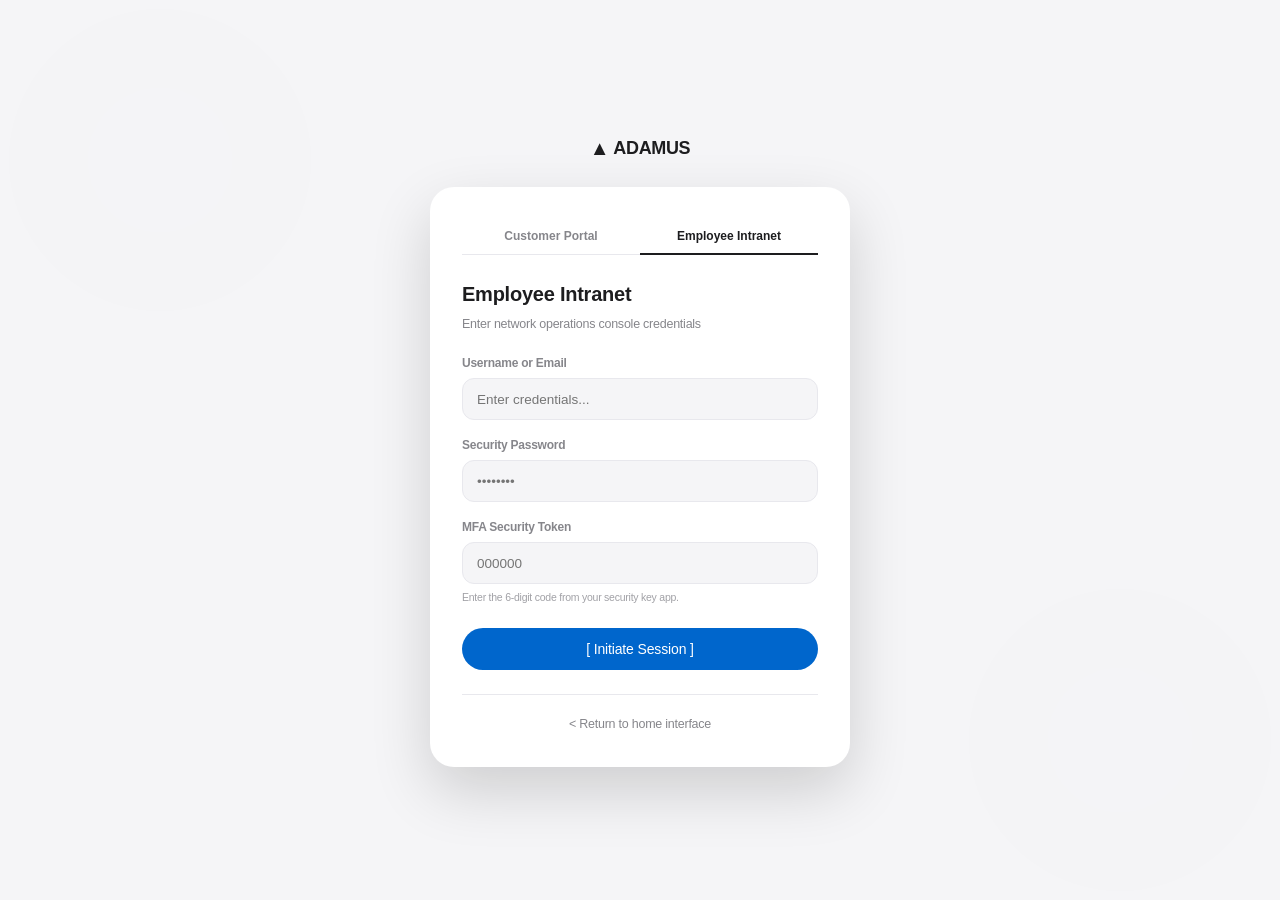
==== commit d1a600c5: "style: change website font to Helvetica" ====
--- a/admin.html
+++ b/admin.html
@@ -4,11 +4,10 @@
     <meta charset="UTF-8">
     <meta name="viewport" content="width=device-width, initial-scale=1.0">
     <title>ADAMUS - Control Center</title>
-    <link href="https://api.fontshare.com/v2/css?f[]=stardom@400&display=swap" rel="stylesheet">
     <link rel="preconnect" href="https://fonts.googleapis.com">
     <link rel="preconnect" href="https://fonts.gstatic.com" crossorigin>
     <link href="https://fonts.googleapis.com/css2?family=JetBrains+Mono:wght@400;500;700&display=swap" rel="stylesheet">
-    <link rel="stylesheet" href="style.css?v=3.0">
+    <link rel="stylesheet" href="style.css?v=3.1">
     <script>
         // Direct route guard to prevent unauthorised view
         if (localStorage.getItem('session_role') !== 'admin') {
--- a/style.css
+++ b/style.css
@@ -38,8 +38,8 @@
     --console-bg: #000000;
     
     /* Typography */
-    --font-head: 'Stardom', -apple-system, BlinkMacSystemFont, "Segoe UI", serif;
-    --font-body: 'Stardom', -apple-system, BlinkMacSystemFont, "Segoe UI", serif;
+    --font-head: "Helvetica Neue", Helvetica, Arial, sans-serif;
+    --font-body: "Helvetica Neue", Helvetica, Arial, sans-serif;
     --font-mono: SFMono-Regular, Consolas, "Liberation Mono", Menlo, Courier, monospace;
     
     /* Animations & Transitions */
